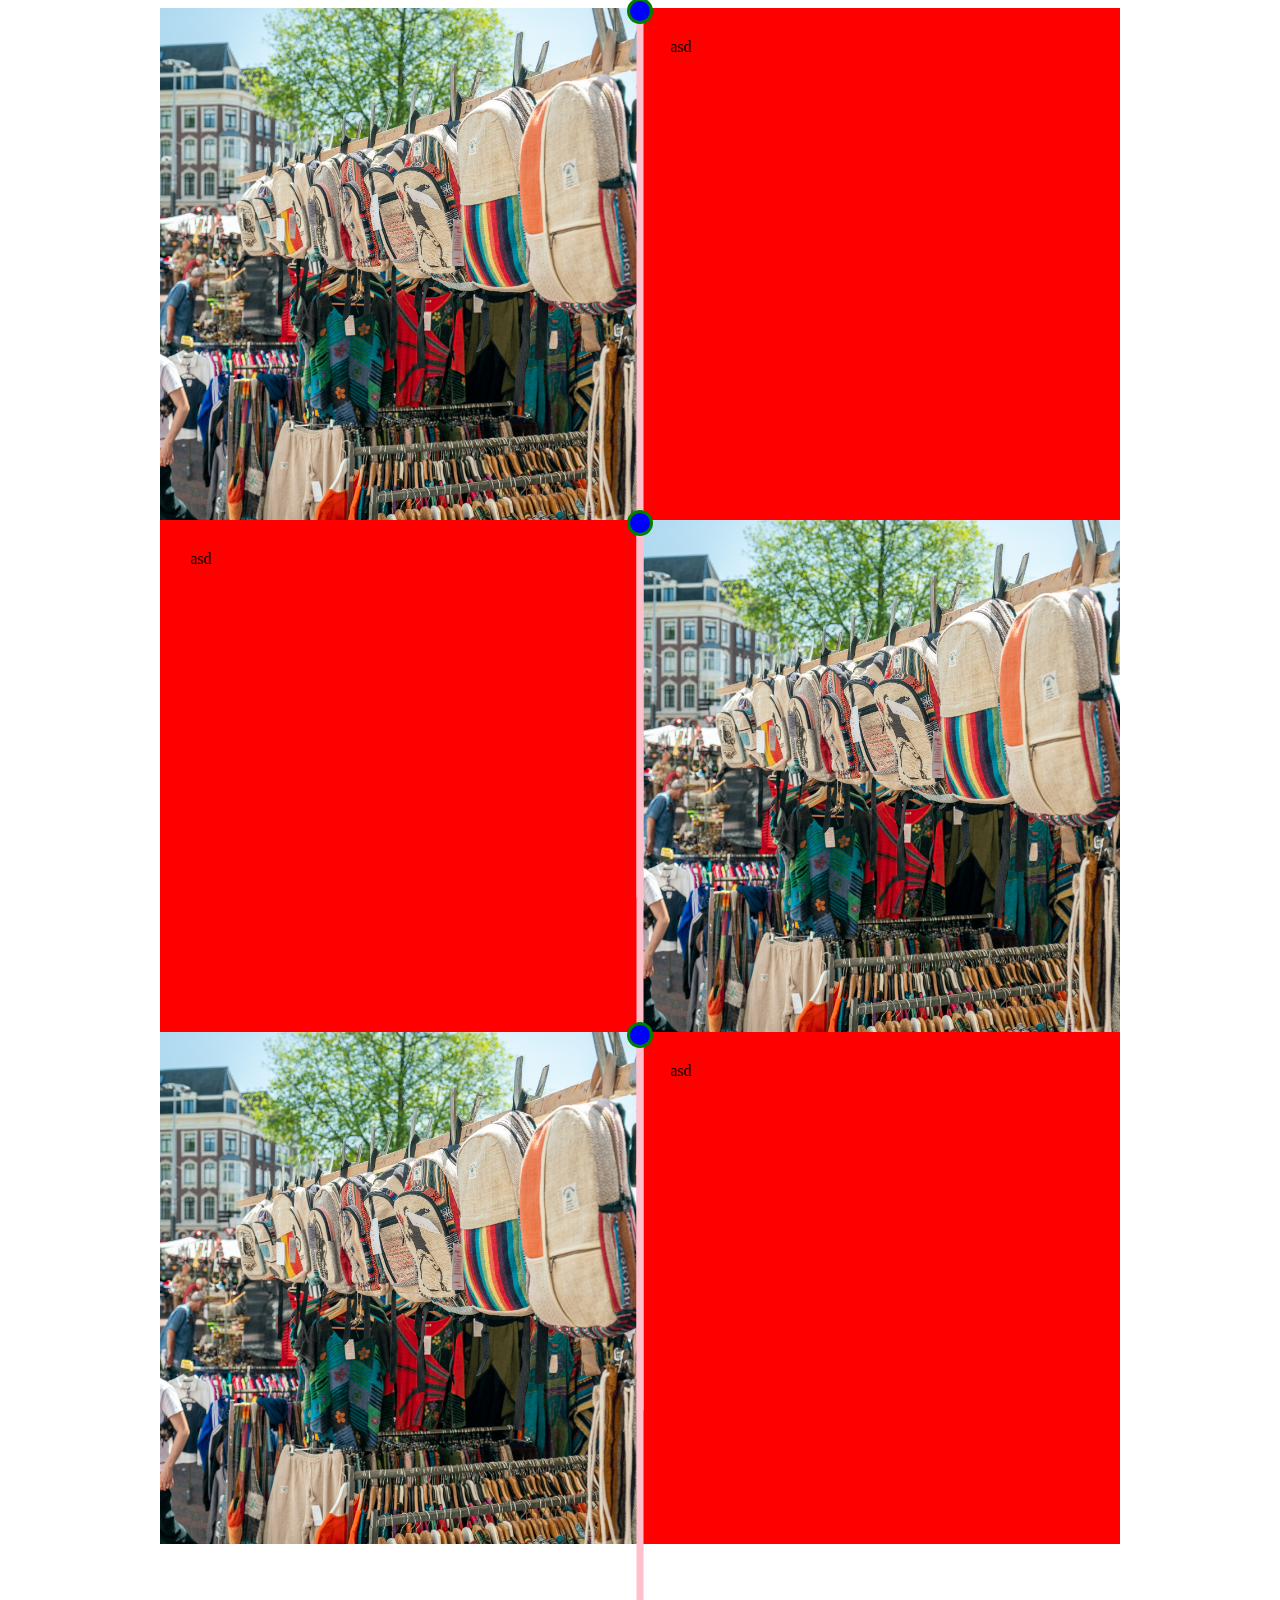
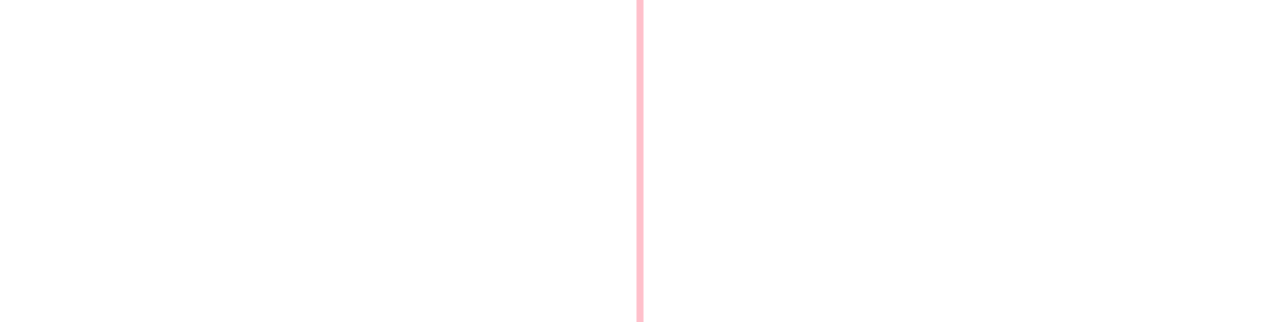
==== page-one.html @ f08b3021 "begin alle pagina's" ====
<!DOCTYPE html>
<html lang="nl">
<head>
    <meta charset="UTF-8">
    <meta name="viewport" content="width=device-width, initial-scale=1.0, minimum-scale=1.0, maximum-scale=1.0, user-scalable=no">
    <title>Explore Waterloo</title>
    <link rel="stylesheet" href="stylesheet.css">
    <style>
    .container {
  max-width: 960px; /* Set the maximum width of the container */
  margin: 0 auto; /* Center the container horizontally */
  overflow: hidden; /* Clear the float */

}

.column {

    background: red;
  width: 50%; 
  float: left; 
  /*padding: 20px; */
  box-sizing: border-box; 
}
.timeline-text, .timeline-image{
   height: 40vw;
      width: auto;


}
.timeline-image{
  background-size: cover;
   
background-position: center;


}
.text-box{

    padding: 30px;
}

.dot{
transform: translate(-13px,-10px);
background: blue;
width: 20px;
height: 20px;
position: absolute;

border-radius: 100%;

border: 3px solid  green;
}


.line{
transform: translate(-3.5px,-10px);
background: pink;
width: 7px;
height: 100%;
position: absolute;


}
    </style>


</head>
<body>
<div class="container">
  <div class="column">
    <div class="timeline-image" style="background-image: url('opmaak/afb/opvul-afb/opvul-afb.jpg')"></div>
  </div>
 <div class="column">




<div class="line"></div>
<div class="dot"></div>


    <div class="timeline-text">
            <div class="text-box">asd</div>
   
</div>
  </div>
 
 <div class="column">

       <div class="timeline-text">
            <div class="text-box">asd</div>
   
</div>
  </div>

   <div class="column">



<div class="line"></div>
<div class="dot"></div>


    
    <div class="timeline-image" style="background-image: url('opmaak/afb/opvul-afb/opvul-afb.jpg')"></div>
  </div>


 <div class="column">
   
    <div class="timeline-image" style="background-image: url('opmaak/afb/opvul-afb/opvul-afb.jpg')"></div>
  </div>
  <div class="column">



<div class="line"></div>
<div class="dot"></div>


        <div class="timeline-text">
                <div class="text-box">asd</div>
   
</div>
  </div>
</div>
</body>
---- stylesheet.css ----
@media (max-width: 375px) {

}

img {
    max-width: 100%;
    height: auto;
}
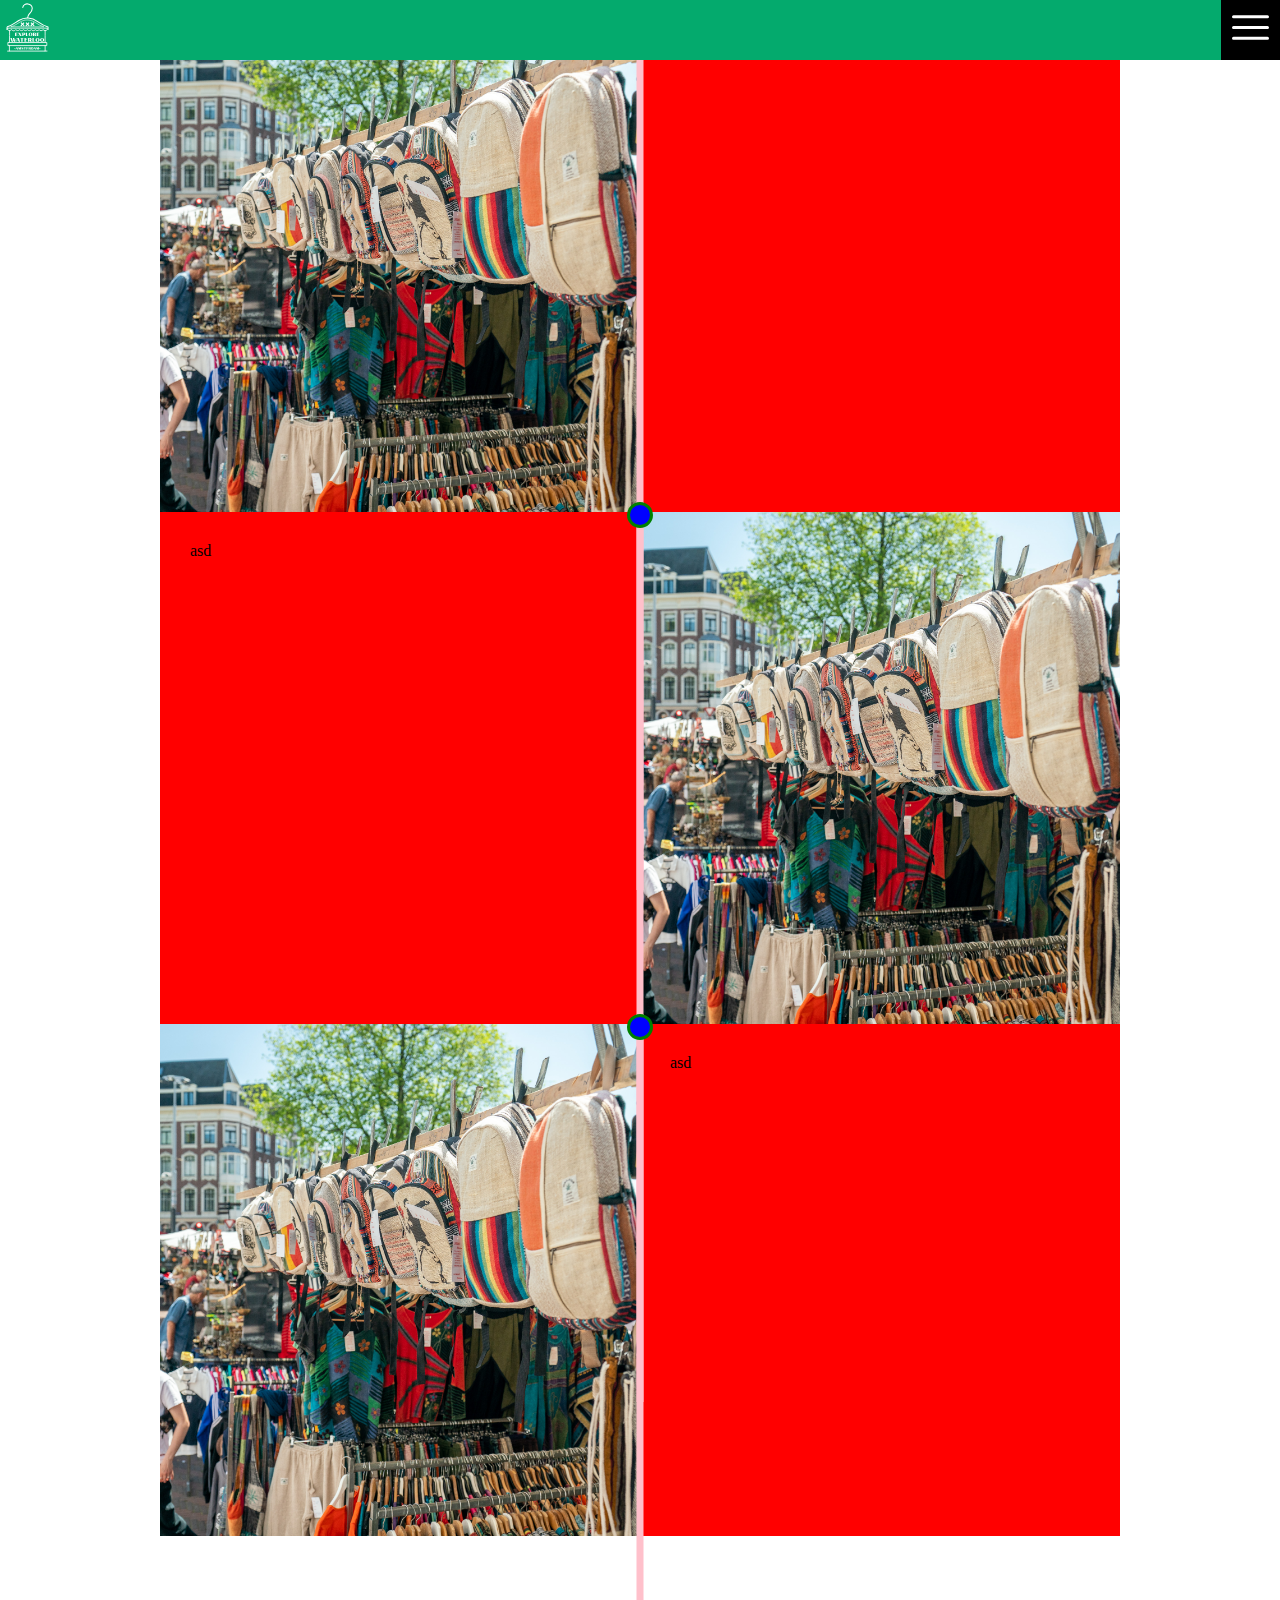
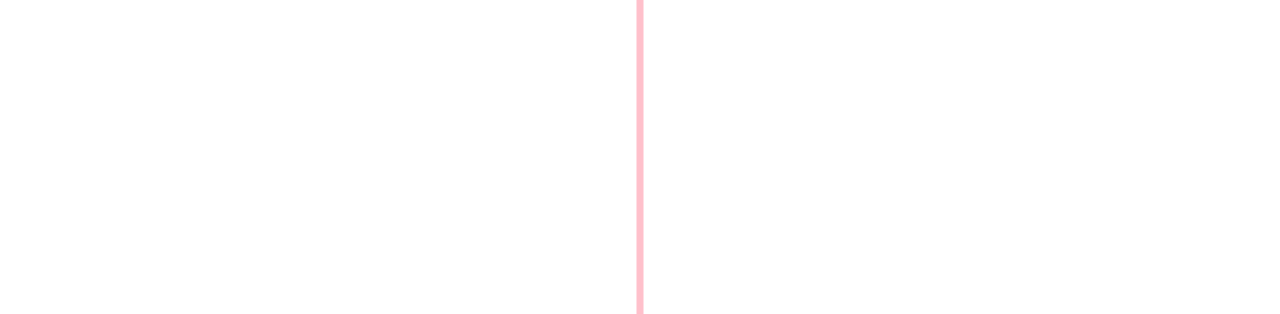
==== commit 6edf6719: "working menu" ====
--- a/page-one.html
+++ b/page-one.html
@@ -5,67 +5,30 @@
     <meta name="viewport" content="width=device-width, initial-scale=1.0, minimum-scale=1.0, maximum-scale=1.0, user-scalable=no">
     <title>Explore Waterloo</title>
     <link rel="stylesheet" href="stylesheet.css">
-    <style>
-    .container {
-  max-width: 960px; /* Set the maximum width of the container */
-  margin: 0 auto; /* Center the container horizontally */
-  overflow: hidden; /* Clear the float */
-
-}
-
-.column {
-
-    background: red;
-  width: 50%; 
-  float: left; 
-  /*padding: 20px; */
-  box-sizing: border-box; 
-}
-.timeline-text, .timeline-image{
-   height: 40vw;
-      width: auto;
-
-
-}
-.timeline-image{
-  background-size: cover;
-   
-background-position: center;
-
-
-}
-.text-box{
-
-    padding: 30px;
-}
-
-.dot{
-transform: translate(-13px,-10px);
-background: blue;
-width: 20px;
-height: 20px;
-position: absolute;
-
-border-radius: 100%;
-
-border: 3px solid  green;
-}
-
-
-.line{
-transform: translate(-3.5px,-10px);
-background: pink;
-width: 7px;
-height: 100%;
-position: absolute;
-
-
-}
-    </style>
-
-
 </head>
 <body>
+
+    <!-- Top Navigation Menu Start-->
+<div class="topnav">
+    <div class="bar">
+  
+  <img height="55" width="55" src="opmaak/logo/def/logo-def-wit.svg"/>
+  
+  
+  
+  </div>
+    <div id="myLinks">
+      <a href="page-two.html">Map</a>
+      <a href="index.html">Home</a>
+    </div>
+    <a href="javascript:void(0);" class="icon" onclick="menuToggle()">
+      <svg width="37" height="41" xmlns="http://www.w3.org/2000/svg" viewBox="0 0 18 12">
+    <path d="M.75.75h16.5M.75,6h16.5M.75,11.25h16.5" style="fill: none; stroke: #fff; stroke-linecap: round; stroke-linejoin: round; stroke-width: 1.5px;"/>
+  </svg>
+    </a>
+  </div>
+  
+  <!-- Top Navigation Menu End-->
 <div class="container">
   <div class="column">
     <div class="timeline-image" style="background-image: url('opmaak/afb/opvul-afb/opvul-afb.jpg')"></div>
@@ -124,4 +87,8 @@
 </div>
   </div>
 </div>
-</body>+
+
+<script src="script.js"></script>
+</body>
+</html>--- a/stylesheet.css
+++ b/stylesheet.css
@@ -1,9 +1,216 @@
-@media (max-width: 375px) {
-
-}
-
-img {
-    max-width: 100%;
-    height: auto;
-}
-
+.container {
+    max-width: 960px; /* Set the maximum width of the container */
+    margin: 0 auto; /* Center the container horizontally */
+    overflow: hidden; /* Clear the float */
+  
+  }
+  
+  .column {
+  
+      background: red;
+    width: 50%; 
+    float: left; 
+    /*padding: 20px; */
+    box-sizing: border-box; 
+  }
+  .timeline-text, .timeline-image{
+     height: 40vw;
+        width: auto;
+  
+  
+  }
+  .timeline-image{
+    background-size: cover;
+     
+  background-position: center;
+  
+  
+  }
+  .text-box{
+  
+      padding: 30px;
+  }
+  
+  .dot{
+  transform: translate(-13px,-10px);
+  background: blue;
+  width: 20px;
+  height: 20px;
+  position: absolute;
+  
+  border-radius: 100%;
+  
+  border: 3px solid  green;
+  }
+  
+  
+  .line{
+  transform: translate(-3.5px,-10px);
+  background: pink;
+  width: 7px;
+  height: 100%;
+  position: absolute;
+  
+  
+  }
+
+  body{
+    margin:0;
+    padding:0;
+}
+
+
+/* navbar */
+.topnav {
+position: fixed;
+width: 100%;
+overflow: hidden;
+background-color: #333;
+z-index:9999;
+/*position: relative;*/
+
+}
+
+.topnav #myLinks {
+display: none;
+}
+
+.topnav a, .topnav .bar  {
+color: white;
+text-decoration: none;
+font-size: 17px;
+display: block;
+
+}
+
+.topnav a{
+
+padding: 14px 16px;
+
+}
+.topnav a.icon {
+background: black;
+display: block;
+position: absolute;
+right: 0;
+top: 0;
+padding: 7px 11px;
+}
+
+.topnav a:hover {
+background-color: #ddd;
+color: black;
+}
+
+.bar {
+background-color: #04AA6D;
+color: white;
+}
+.bar:hover {
+background-color: #04AA6D;
+
+}
+
+
+
+
+
+.menu-offset-container{
+padding-top: 80px;
+}
+
+
+
+
+
+
+
+
+.map-container{
+margin:  0 auto;
+width:375px;
+height: 1770px;
+}
+.map-dot{
+    cursor:pointer;
+    background: red;
+    position: absolute;
+    height: 20px;
+    width: 20px;
+    border-radius: 100%;
+    border: 3px solid  green;
+}
+.map-text{
+   border-top: solid 7px green;
+   border-left: solid 3px green;
+    pointer-events: none;
+    background: pink;
+    position: absolute;
+    height: 200px;
+    width: 200px;
+    transition: opacity ease-in-out 0.3s;
+    opacity: 0;
+}
+.map-shown{
+   opacity: 1;
+}
+.map-text h3{
+   border-bottom: solid 3px green;
+   background: red;
+   margin: 0;
+   padding: 10px;
+   display: inline-block;
+}
+
+body{
+    margin: 0;
+    padding: 0;
+    }
+    .header-image{
+    
+    background-image: url('opmaak/afb/opvul-afb/opvul-afb.jpg');
+     background-size: cover;
+       
+    background-position: center;
+    height: 70vh;
+     }
+    
+     .article{
+    
+     max-width: 960px;
+      margin: 0 auto;
+    
+    
+    
+    transform: translate(0px,-78px);
+     }
+    
+    
+     .article-text {
+    border-top:5px solid blue;
+    border-left:3px solid blue;
+    margin:0 30px;
+        background: #afafaf;
+    
+    /*padding:40px 30px;*/
+    }
+    
+     .article-text  h1{
+    padding: 20px;
+    margin:0;
+    background: pink;
+    display: inline-block;
+    border-bottom: 3px solid blue;
+    
+     }
+    
+    
+    
+    
+     .article-text  p{
+    
+    margin:0;
+    padding: 20px;
+    
+    
+     }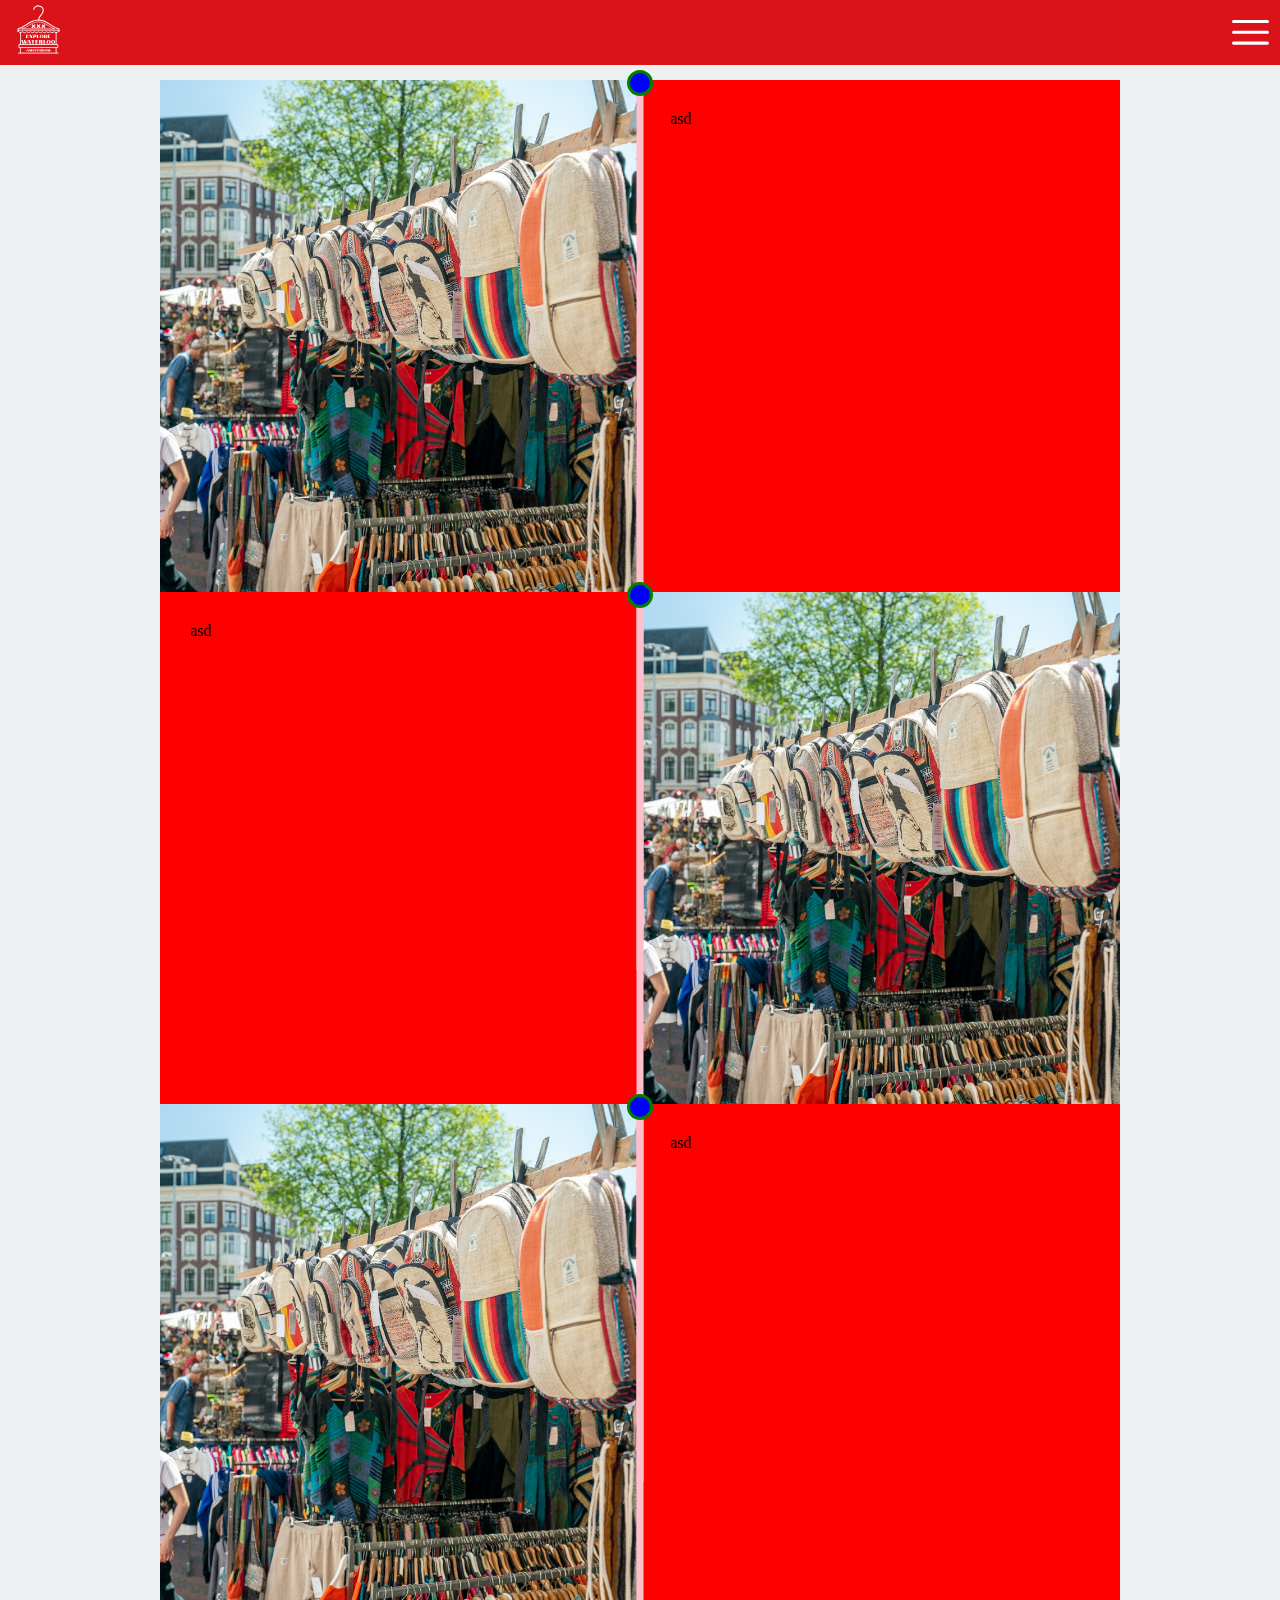
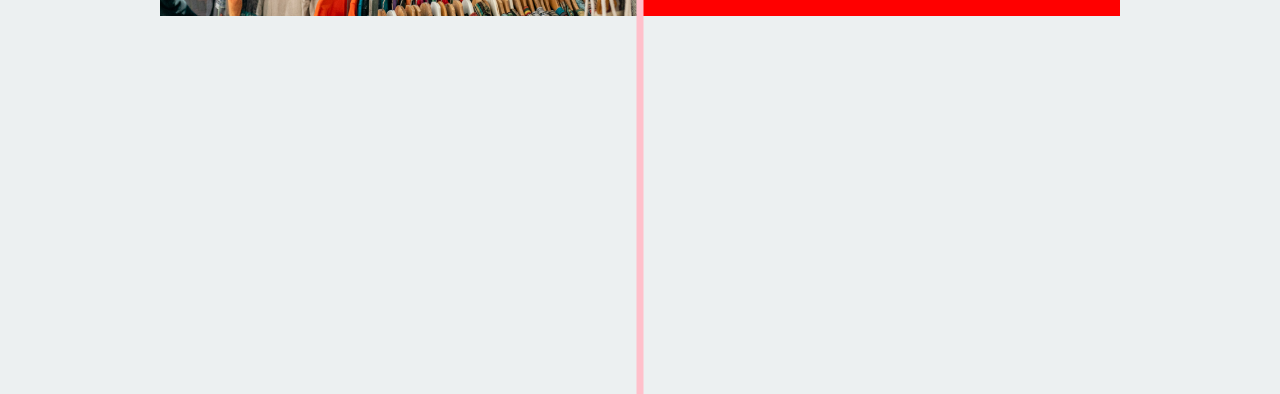
==== commit 709aaa09: "v1" ====
--- a/page-one.html
+++ b/page-one.html
@@ -1,94 +1,60 @@
 <!DOCTYPE html>
 <html lang="nl">
-<head>
-    <meta charset="UTF-8">
-    <meta name="viewport" content="width=device-width, initial-scale=1.0, minimum-scale=1.0, maximum-scale=1.0, user-scalable=no">
-    <title>Explore Waterloo</title>
-    <link rel="stylesheet" href="stylesheet.css">
-</head>
-<body>
-
-    <!-- Top Navigation Menu Start-->
-<div class="topnav">
-    <div class="bar">
-  
-  <img height="55" width="55" src="opmaak/logo/def/logo-def-wit.svg"/>
-  
-  
-  
-  </div>
-    <div id="myLinks">
-      <a href="page-two.html">Map</a>
-      <a href="index.html">Home</a>
-    </div>
-    <a href="javascript:void(0);" class="icon" onclick="menuToggle()">
-      <svg width="37" height="41" xmlns="http://www.w3.org/2000/svg" viewBox="0 0 18 12">
-    <path d="M.75.75h16.5M.75,6h16.5M.75,11.25h16.5" style="fill: none; stroke: #fff; stroke-linecap: round; stroke-linejoin: round; stroke-width: 1.5px;"/>
-  </svg>
-    </a>
-  </div>
-  
-  <!-- Top Navigation Menu End-->
-<div class="container">
-  <div class="column">
-    <div class="timeline-image" style="background-image: url('opmaak/afb/opvul-afb/opvul-afb.jpg')"></div>
-  </div>
- <div class="column">
-
-
-
-
-<div class="line"></div>
-<div class="dot"></div>
-
-
-    <div class="timeline-text">
-            <div class="text-box">asd</div>
-   
-</div>
-  </div>
- 
- <div class="column">
-
-       <div class="timeline-text">
-            <div class="text-box">asd</div>
-   
-</div>
-  </div>
-
-   <div class="column">
-
-
-
-<div class="line"></div>
-<div class="dot"></div>
-
-
-    
-    <div class="timeline-image" style="background-image: url('opmaak/afb/opvul-afb/opvul-afb.jpg')"></div>
-  </div>
-
-
- <div class="column">
-   
-    <div class="timeline-image" style="background-image: url('opmaak/afb/opvul-afb/opvul-afb.jpg')"></div>
-  </div>
-  <div class="column">
-
-
-
-<div class="line"></div>
-<div class="dot"></div>
-
-
-        <div class="timeline-text">
-                <div class="text-box">asd</div>
-   
-</div>
-  </div>
-</div>
-
-
-<script src="script.js"></script>
-</body>
-</html>+    <head>
+        <meta charset="UTF-8">
+        <meta name="viewport" content="width=device-width, initial-scale=1.0, minimum-scale=1.0, maximum-scale=1.0, user-scalable=no">
+        <title>Explore Waterloo</title>
+        <link rel="stylesheet" href="stylesheet.css">
+    </head>
+    <body>
+        <!-- Top Navigation Menu Start-->
+        <div class="topnav">
+            <div class="bar">
+                <img height="55" width="55" src="opmaak/logo/def/logo-def-wit.svg"/>
+            </div>
+            <div id="myLinks">
+                <a href="page-two.html">Map</a>
+                <a href="index.html">Home</a>
+            </div>
+            <div class="icon" onclick="menuToggle()">
+                <svg width="37" xmlns="http://www.w3.org/2000/svg" viewBox="0 0 18 12"><path d="M.75.75h16.5M.75,6h16.5M.75,11.25h16.5" style="fill: none; stroke: #fff; stroke-linecap: round; stroke-linejoin: round; stroke-width: 1.5px;"/></svg>
+            </div>
+        </div>
+        <!-- Top Navigation Menu End-->
+        <div class="menu-offset-container">
+            <div class="container">
+                <div class="column">
+                    <div class="timeline-image" style="background-image: url('opmaak/afb/opvul-afb/opvul-afb.jpg')"></div>
+                </div>
+                <div class="column">
+                    <div class="line"></div>
+                    <div class="dot"></div>
+                    <div class="timeline-text">
+                        <div class="text-box">asd</div>
+                    </div>
+                </div>
+                <div class="column">
+                    <div class="timeline-text">
+                        <div class="text-box">asd</div>
+                    </div>
+                </div>
+                <div class="column">
+                    <div class="line"></div>
+                    <div class="dot"></div>
+                    <div class="timeline-image" style="background-image: url('opmaak/afb/opvul-afb/opvul-afb.jpg')"></div>
+                </div>
+                <div class="column">
+                    <div class="timeline-image" style="background-image: url('opmaak/afb/opvul-afb/opvul-afb.jpg')"></div>
+                </div>
+                <div class="column">
+                    <div class="line"></div>
+                    <div class="dot"></div>
+                    <div class="timeline-text">
+                        <div class="text-box">asd</div>
+                    </div>
+                </div>
+            </div>
+        </div>
+        <script src="script.js"></script>
+    </body>
+</html>
--- a/stylesheet.css
+++ b/stylesheet.css
@@ -1,216 +1,161 @@
+body {
+    background-color: #ecf0f1;
+  }
 .container {
-    max-width: 960px; /* Set the maximum width of the container */
-    margin: 0 auto; /* Center the container horizontally */
-    overflow: hidden; /* Clear the float */
-  
+    max-width: 960px;
+    margin: 0 auto;
+    overflow: hidden;
   }
-  
   .column {
-  
-      background: red;
-    width: 50%; 
-    float: left; 
-    /*padding: 20px; */
-    box-sizing: border-box; 
+    background: red;
+    width: 50%;
+    float: left;
+    box-sizing: border-box;
   }
   .timeline-text, .timeline-image{
-     height: 40vw;
-        width: auto;
-  
-  
+    height: 40vw;
+    width: auto;
   }
   .timeline-image{
     background-size: cover;
-     
-  background-position: center;
-  
-  
+    background-position: center;
   }
   .text-box{
-  
-      padding: 30px;
+    padding: 30px;
   }
-  
   .dot{
-  transform: translate(-13px,-10px);
-  background: blue;
-  width: 20px;
-  height: 20px;
-  position: absolute;
-  
-  border-radius: 100%;
-  
-  border: 3px solid  green;
+    transform: translate(-13px,-10px);
+    background: blue;
+    width: 20px;
+    height: 20px;
+    position: absolute;
+    border-radius: 100%;
+    border: 3px solid green;
   }
-  
-  
   .line{
-  transform: translate(-3.5px,-10px);
-  background: pink;
-  width: 7px;
-  height: 100%;
-  position: absolute;
-  
-  
+    transform: translate(-3.5px,-10px);
+    background: pink;
+    width: 7px;
+    height: 100%;
+    position: absolute;
   }
-
   body{
     margin:0;
     padding:0;
-}
-
-
-/* navbar */
-.topnav {
-position: fixed;
-width: 100%;
-overflow: hidden;
-background-color: #333;
-z-index:9999;
-/*position: relative;*/
-
-}
-
-.topnav #myLinks {
-display: none;
-}
-
-.topnav a, .topnav .bar  {
-color: white;
-text-decoration: none;
-font-size: 17px;
-display: block;
-
-}
-
-.topnav a{
-
-padding: 14px 16px;
-
-}
-.topnav a.icon {
-background: black;
-display: block;
-position: absolute;
-right: 0;
-top: 0;
-padding: 7px 11px;
-}
-
-.topnav a:hover {
-background-color: #ddd;
-color: black;
-}
-
-.bar {
-background-color: #04AA6D;
-color: white;
-}
-.bar:hover {
-background-color: #04AA6D;
-
-}
-
-
-
-
-
-.menu-offset-container{
-padding-top: 80px;
-}
-
-
-
-
-
-
-
-
-.map-container{
-margin:  0 auto;
-width:375px;
-height: 1770px;
-}
-.map-dot{
+  }
+  /* navbar */
+  .topnav {
+    position: fixed;
+    width: 100%;
+    overflow: hidden;
+    background-color: #da1219;
+    z-index:2;
+  }
+  .topnav #myLinks {
+    display: none;
+  }
+  .topnav a, .topnav .bar {
+    color: white;
+    text-decoration: none;
+    font-size: 17px;
+    display: block;
+  }
+  .topnav a{
+    padding: 14px 16px;
+  }
+  .topnav .icon {
+    height: 65px;
+    cursor: pointer;
+    background: #da1219;
+    display: block;
+    position: absolute;
+    right: 0;
+    top: 0;
+  }
+  .bar img {
+    padding: 2px 11px;
+  }
+  .icon svg {
+    padding: 20px 11px;
+  }
+  .topnav a:hover,  .topnav .icon:hover {
+    background-color: #870b14;
+    color: black;
+  }
+  .bar {
+    background-color: #da12194;
+    color: white;
+    height: 65px;
+  }
+  .bar:hover {
+    background-color: #da1219;
+  }
+  .menu-offset-container{
+    padding-top: 80px;
+  }
+  .map-container{
+    margin: 0 auto;
+    width:375px;
+    height: 1770px;
+  }
+  .map-dot{
     cursor:pointer;
     background: red;
     position: absolute;
     height: 20px;
     width: 20px;
     border-radius: 100%;
-    border: 3px solid  green;
-}
-.map-text{
-   border-top: solid 7px green;
-   border-left: solid 3px green;
+    border: 4px solid #870b14;
+  }
+  .map-text{
+    border-top: solid 4px #870b14;
+    border-left: solid 4px #870b14;
     pointer-events: none;
-    background: pink;
+    background: white;
     position: absolute;
     height: 200px;
     width: 200px;
     transition: opacity ease-in-out 0.3s;
     opacity: 0;
-}
-.map-shown{
-   opacity: 1;
-}
-.map-text h3{
-   border-bottom: solid 3px green;
-   background: red;
-   margin: 0;
-   padding: 10px;
-   display: inline-block;
-}
-
-body{
+  }
+  .map-shown{
+    opacity: 1;
+  }
+  .map-text h3{
+    border-bottom: solid 3px #870b14;
+    margin: 0;
+    padding: 10px;
+    display: inline-block;
+  }
+  body{
     margin: 0;
     padding: 0;
-    }
-    .header-image{
-    
+  }
+  .header-image{
     background-image: url('opmaak/afb/opvul-afb/opvul-afb.jpg');
-     background-size: cover;
-       
+    background-size: cover;
     background-position: center;
     height: 70vh;
-     }
-    
-     .article{
-    
-     max-width: 960px;
-      margin: 0 auto;
-    
-    
-    
+  }
+  .article{
+    max-width: 960px;
+    margin: 0 auto;
     transform: translate(0px,-78px);
-     }
-    
-    
-     .article-text {
-    border-top:5px solid blue;
-    border-left:3px solid blue;
+  }
+  .article-text {
+    border-top:5px solid #870b14;
+    border-left:3px solid #870b14;
     margin:0 30px;
-        background: #afafaf;
-    
-    /*padding:40px 30px;*/
-    }
-    
-     .article-text  h1{
+    background: white;
+  }
+  .article-text h1{
     padding: 20px;
     margin:0;
-    background: pink;
     display: inline-block;
-    border-bottom: 3px solid blue;
-    
-     }
-    
-    
-    
-    
-     .article-text  p{
-    
+    border-bottom: 3px solid #870b14;
+  }
+  .article-text p{
     margin:0;
     padding: 20px;
-    
-    
-     }+  }
+  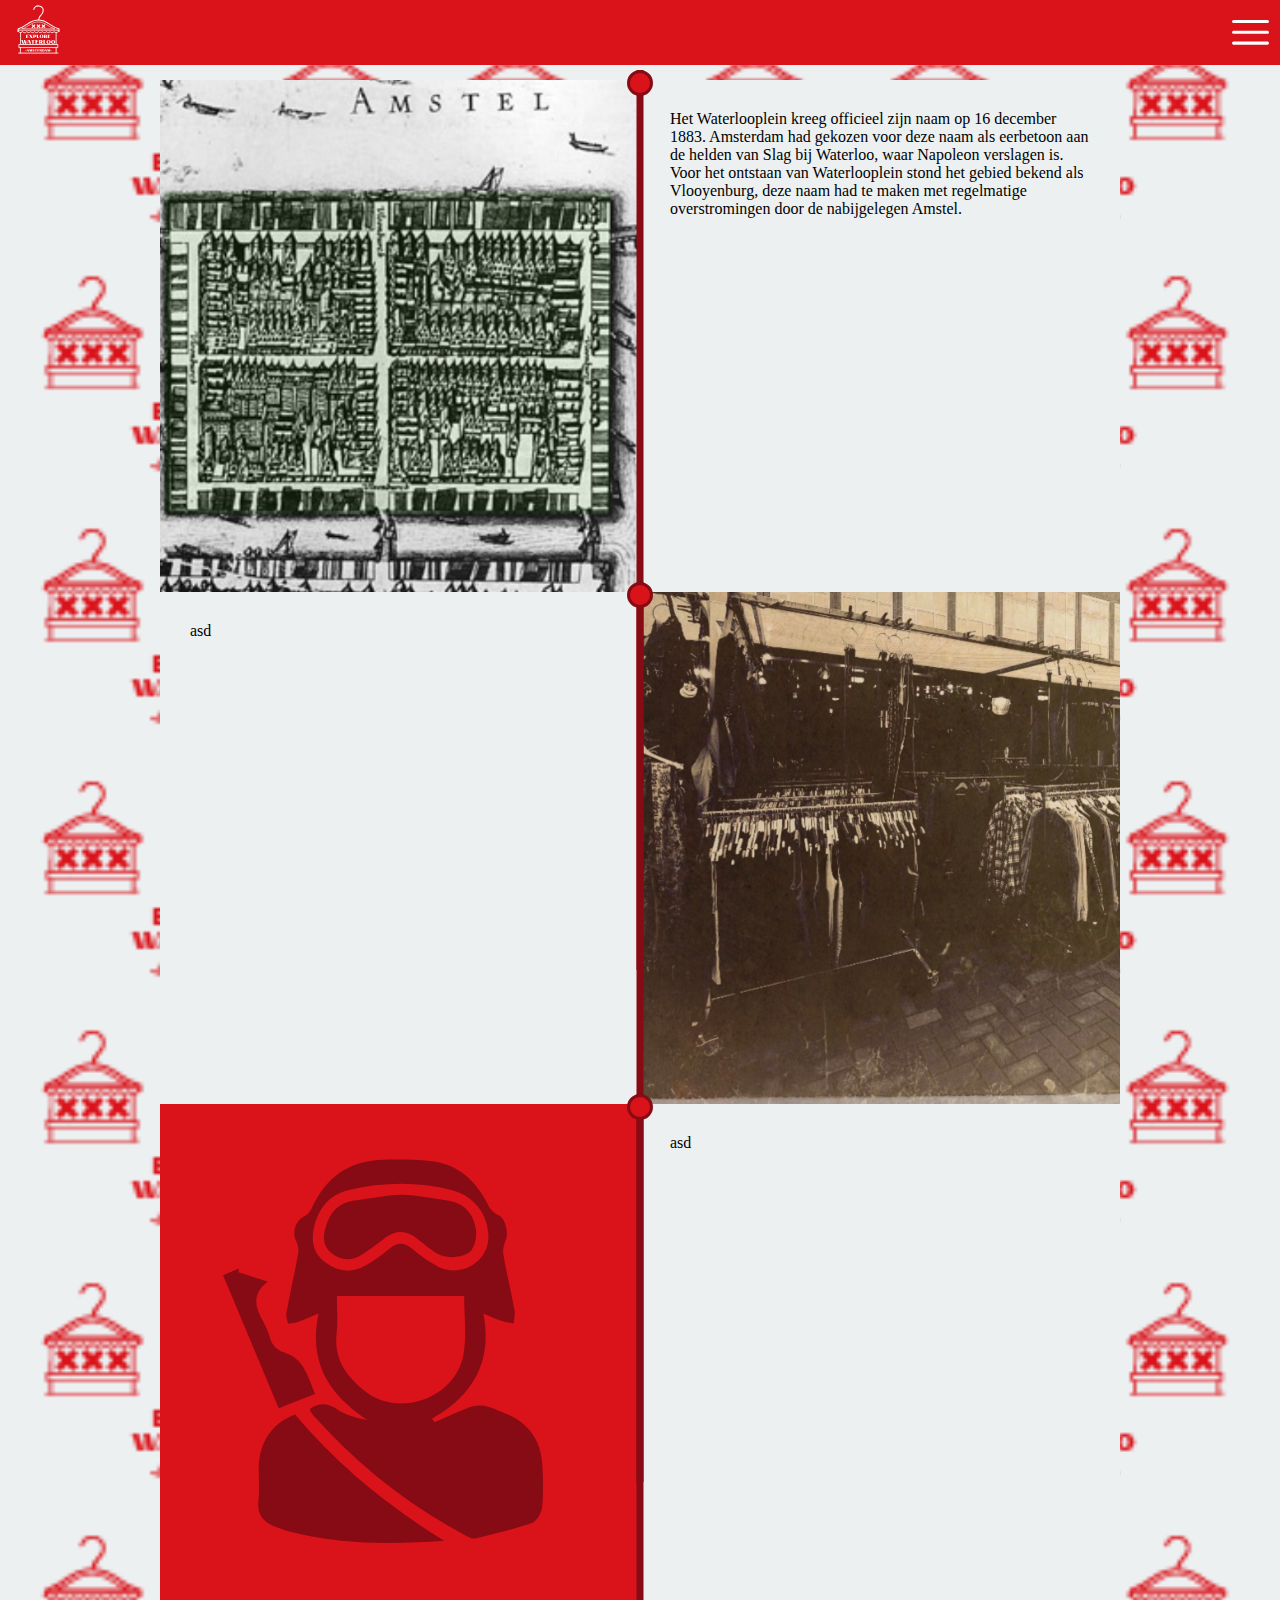
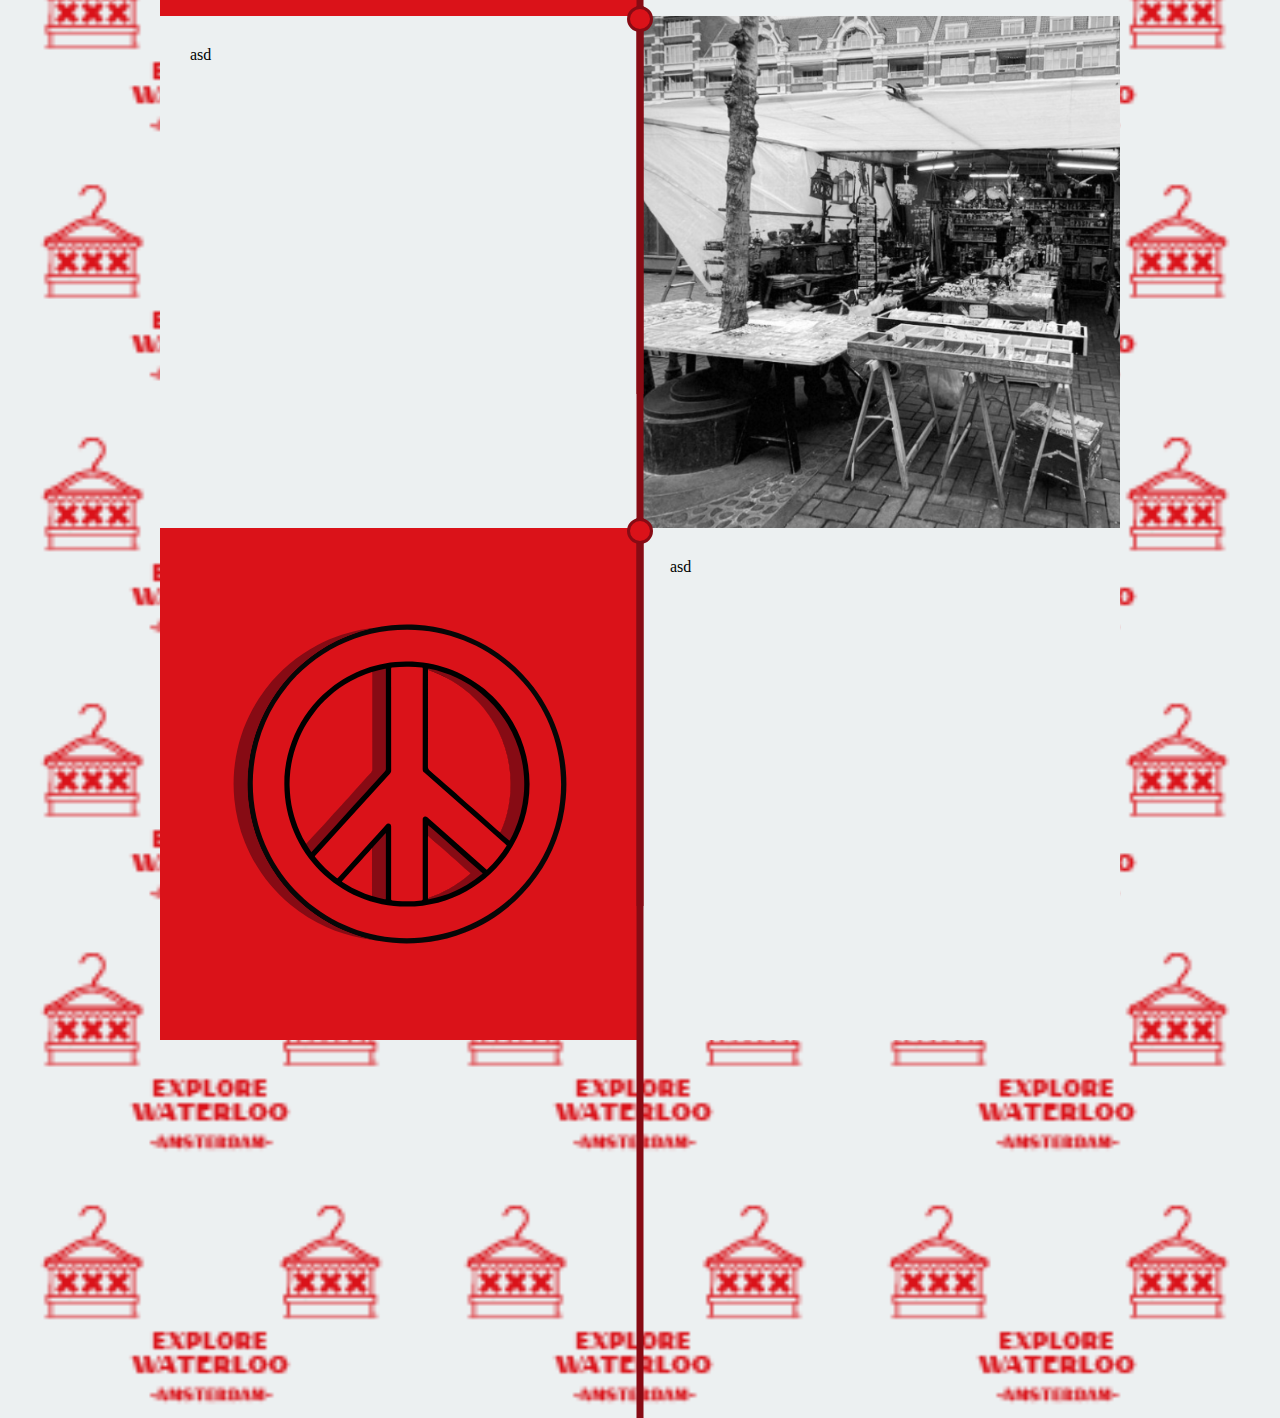
==== commit 0f551735: "v2" ====
--- a/page-one.html
+++ b/page-one.html
@@ -1,4 +1,3 @@
-<!DOCTYPE html>
 <html lang="nl">
     <head>
         <meta charset="UTF-8">
@@ -10,48 +9,79 @@
         <!-- Top Navigation Menu Start-->
         <div class="topnav">
             <div class="bar">
-                <img height="55" width="55" src="opmaak/logo/def/logo-def-wit.svg"/>
+                <img height="55" width="55" src="opmaak/logo/def/logo-def-wit.svg">
             </div>
             <div id="myLinks">
+                <a href="index.html">Home</a>
                 <a href="page-two.html">Map</a>
-                <a href="index.html">Home</a>
+                <a href="page-one.html">timeline</a>
             </div>
             <div class="icon" onclick="menuToggle()">
-                <svg width="37" xmlns="http://www.w3.org/2000/svg" viewBox="0 0 18 12"><path d="M.75.75h16.5M.75,6h16.5M.75,11.25h16.5" style="fill: none; stroke: #fff; stroke-linecap: round; stroke-linejoin: round; stroke-width: 1.5px;"/></svg>
+                <svg width="37" xmlns="http://www.w3.org/2000/svg" viewBox="0 0 18 12">
+                    <path d="M.75.75h16.5M.75,6h16.5M.75,11.25h16.5" style="fill: none; stroke: #fff; stroke-linecap: round; stroke-linejoin: round; stroke-width: 1.5px;"></path>
+                </svg>
             </div>
         </div>
         <!-- Top Navigation Menu End-->
         <div class="menu-offset-container">
-            <div class="container">
-                <div class="column">
-                    <div class="timeline-image" style="background-image: url('opmaak/afb/opvul-afb/opvul-afb.jpg')"></div>
-                </div>
-                <div class="column">
-                    <div class="line"></div>
-                    <div class="dot"></div>
-                    <div class="timeline-text">
-                        <div class="text-box">asd</div>
+        <div class="container">
+            <!-- 1883-->
+            <div class="column">
+                <div class="timeline-image" style="background-image: url('opmaak/afb/kaart-oud.png')"></div>
+            </div>
+            <div class="column">
+                <div class="line"></div>
+                <div class="dot"></div>
+                <div class="timeline-text">
+                    <div class="text-box">Het Waterlooplein kreeg officieel zijn naam op 16 december 1883. Amsterdam had gekozen voor deze naam als eerbetoon aan de helden van Slag bij Waterloo, waar Napoleon verslagen is. Voor het ontstaan van Waterlooplein stond het gebied bekend als Vlooyenburg, deze naam had te maken met regelmatige overstromingen door de nabijgelegen Amstel. 
                     </div>
                 </div>
-                <div class="column">
-                    <div class="timeline-text">
-                        <div class="text-box">asd</div>
-                    </div>
+            </div>
+            <!-- 1885-->
+            <div class="column">
+                <div class="timeline-text">
+                    <div class="text-box">asd</div>
                 </div>
-                <div class="column">
-                    <div class="line"></div>
-                    <div class="dot"></div>
-                    <div class="timeline-image" style="background-image: url('opmaak/afb/opvul-afb/opvul-afb.jpg')"></div>
+            </div>
+            <div class="column">
+                <div class="line"></div>
+                <div class="dot"></div>
+                <div class="timeline-image" style="background-image: url('opmaak/afb/waterloo-oud.jpeg')"></div>
+            </div>
+            <!-- 1940 - 1945-->
+            <div class="column">
+                <div class="timeline-image" style="background-image: url('opmaak/afb/soldaat.svg')"></div>
+            </div>
+            <div class="column">
+                <div class="line"></div>
+                <div class="dot"></div>
+                <div class="timeline-text">
+                    <div class="text-box">asd</div>
                 </div>
-                <div class="column">
-                    <div class="timeline-image" style="background-image: url('opmaak/afb/opvul-afb/opvul-afb.jpg')"></div>
+            </div>
+            <div class="column">
+                <div class="timeline-text">
+                    <div class="text-box">asd</div>
                 </div>
-                <div class="column">
-                    <div class="line"></div>
-                    <div class="dot"></div>
-                    <div class="timeline-text">
-                        <div class="text-box">asd</div>
-                    </div>
+            </div>
+            <!-- 1950-->
+            <div class="column">
+                <div class="line"></div>
+                <div class="dot"></div>
+                <div class="timeline-image" style="background-image: url('opmaak/afb/waterloo1950.png')"></div>
+            </div>
+
+            <!-- 1960-1970-->
+            <div class="column">
+                <div class="timeline-image" style="background-image: url('opmaak/afb/hippie.svg')"></div>
+            </div>
+
+        
+            <div class="column">
+                <div class="line"></div>
+                <div class="dot"></div>
+                <div class="timeline-text">
+                    <div class="text-box">asd</div>
                 </div>
             </div>
         </div>
--- a/stylesheet.css
+++ b/stylesheet.css
@@ -1,13 +1,18 @@
 body {
-    background-color: #ecf0f1;
-  }
+    margin: 0;
+    padding: 0;
+    background-image: url(opmaak/achtergrond.png); /* Added semicolon here */
+    background-size: cover;
+    background-repeat: repeat-y;
+    height: 100vh;
+}
 .container {
     max-width: 960px;
     margin: 0 auto;
     overflow: hidden;
   }
   .column {
-    background: red;
+    background: #ecf0f1;
     width: 50%;
     float: left;
     box-sizing: border-box;
@@ -25,16 +30,16 @@
   }
   .dot{
     transform: translate(-13px,-10px);
-    background: blue;
+    background:#da1219;
     width: 20px;
     height: 20px;
     position: absolute;
     border-radius: 100%;
-    border: 3px solid green;
+    border: 3px solid #870b14;
   }
   .line{
     transform: translate(-3.5px,-10px);
-    background: pink;
+    background: #870b14;
     width: 7px;
     height: 100%;
     position: absolute;
@@ -83,7 +88,7 @@
     color: black;
   }
   .bar {
-    background-color: #da12194;
+    background-color:#da1219;
     color: white;
     height: 65px;
   }
@@ -131,8 +136,16 @@
     margin: 0;
     padding: 0;
   }
+
+  .header-image-2{
+    background-image: url(opmaak/afb/img/header-optie-2.jpeg);
+    background-size: cover;
+    background-position: center;
+    height: 40vh;
+}
+
   .header-image{
-    background-image: url('opmaak/afb/opvul-afb/opvul-afb.jpg');
+    background-image: url(opmaak/afb/img/header-optie-2.jpeg);
     background-size: cover;
     background-position: center;
     height: 70vh;
@@ -141,6 +154,7 @@
     max-width: 960px;
     margin: 0 auto;
     transform: translate(0px,-78px);
+    margin-bottom: 65px;
   }
   .article-text {
     border-top:5px solid #870b14;
@@ -148,7 +162,8 @@
     margin:0 30px;
     background: white;
   }
-  .article-text h1{
+
+  .article-text h2{
     padding: 20px;
     margin:0;
     display: inline-block;
@@ -158,4 +173,120 @@
     margin:0;
     padding: 20px;
   }
-  +  
+  body{
+    margin:0;
+    overflow-x:hidden;
+    }
+    
+    .footer{
+    background: #da1219;
+    padding:25px 0px;
+    font-family: 'Play', sans-serif;
+    text-align:center;
+    }
+    
+    .footer .row{
+    width:100%;
+    margin:1% 0%;
+    padding:0.6% 0%;
+    color:white;
+    font-size:0.8em;
+    }
+    
+    .footer .row a{
+    text-decoration:none;
+    color:rgb(255, 255, 255);
+    transition:0.5s;
+    }
+    
+    .footer .row a:hover{
+    color:#494949;
+    }
+    
+    .footer .row ul{
+    width:100%;
+    }
+    
+    @media (max-width:720px){
+    .footer{
+    text-align:center;
+    padding:5%;
+    }
+    .footer .row ul li{
+    display:block;
+    margin:10px 0px;
+    text-align:left;
+    }
+    .footer .row a i{
+    margin:0% 3%;
+    }
+    }
+
+    .knop {
+        display: inline-block;
+        padding: 10px 20px;
+        font-size: 16px;
+        text-align: center;
+        text-decoration: none;
+        cursor: pointer;
+        border-radius: 4px;
+        transition: background-color 0.3s;
+        position: absolute;
+        top: 105%;
+        left: 50%;
+        transform: translate(-50%, -50%);
+    }
+    
+    .knop {
+        color: #fff;
+        background-color: #da1219;
+        border: 5px solid #870b14;
+    }
+    
+    .knop:hover {
+        background-color: #870b14;
+    }
+
+   
+.afb-tekstvak{
+    background-image: url('opmaak/afb/img/ontdek-kramen.jpeg');
+    background-size: auto;
+    background-position: center;
+    height: 300px;
+    width: 100%;
+    border-radius: 10%;
+}
+
+.afb-tekstvak{
+    background-image: url('opmaak/afb/img/geschiedenis.jpeg');
+    background-size: cover;
+    background-position: center;
+    height: 300px;
+    width: 100%;
+    border-radius: 10%;
+}
+
+
+.header-image {
+    background-image: url(opmaak/afb/img/header-optie-2.jpeg);
+    background-size: cover;
+    background-position: center;
+    height: 70vh;
+    position: relative;
+    text-align: center; /* Center the child elements horizontally */
+}
+
+.header-image h1 {
+    position: absolute;
+    top: 50%; /* Adjust the top position as needed */
+    left: 50%;
+    transform: translate(-50%, -50%);
+    color: #fff;
+    background-color: #870b14;
+}
+
+
+
+
+
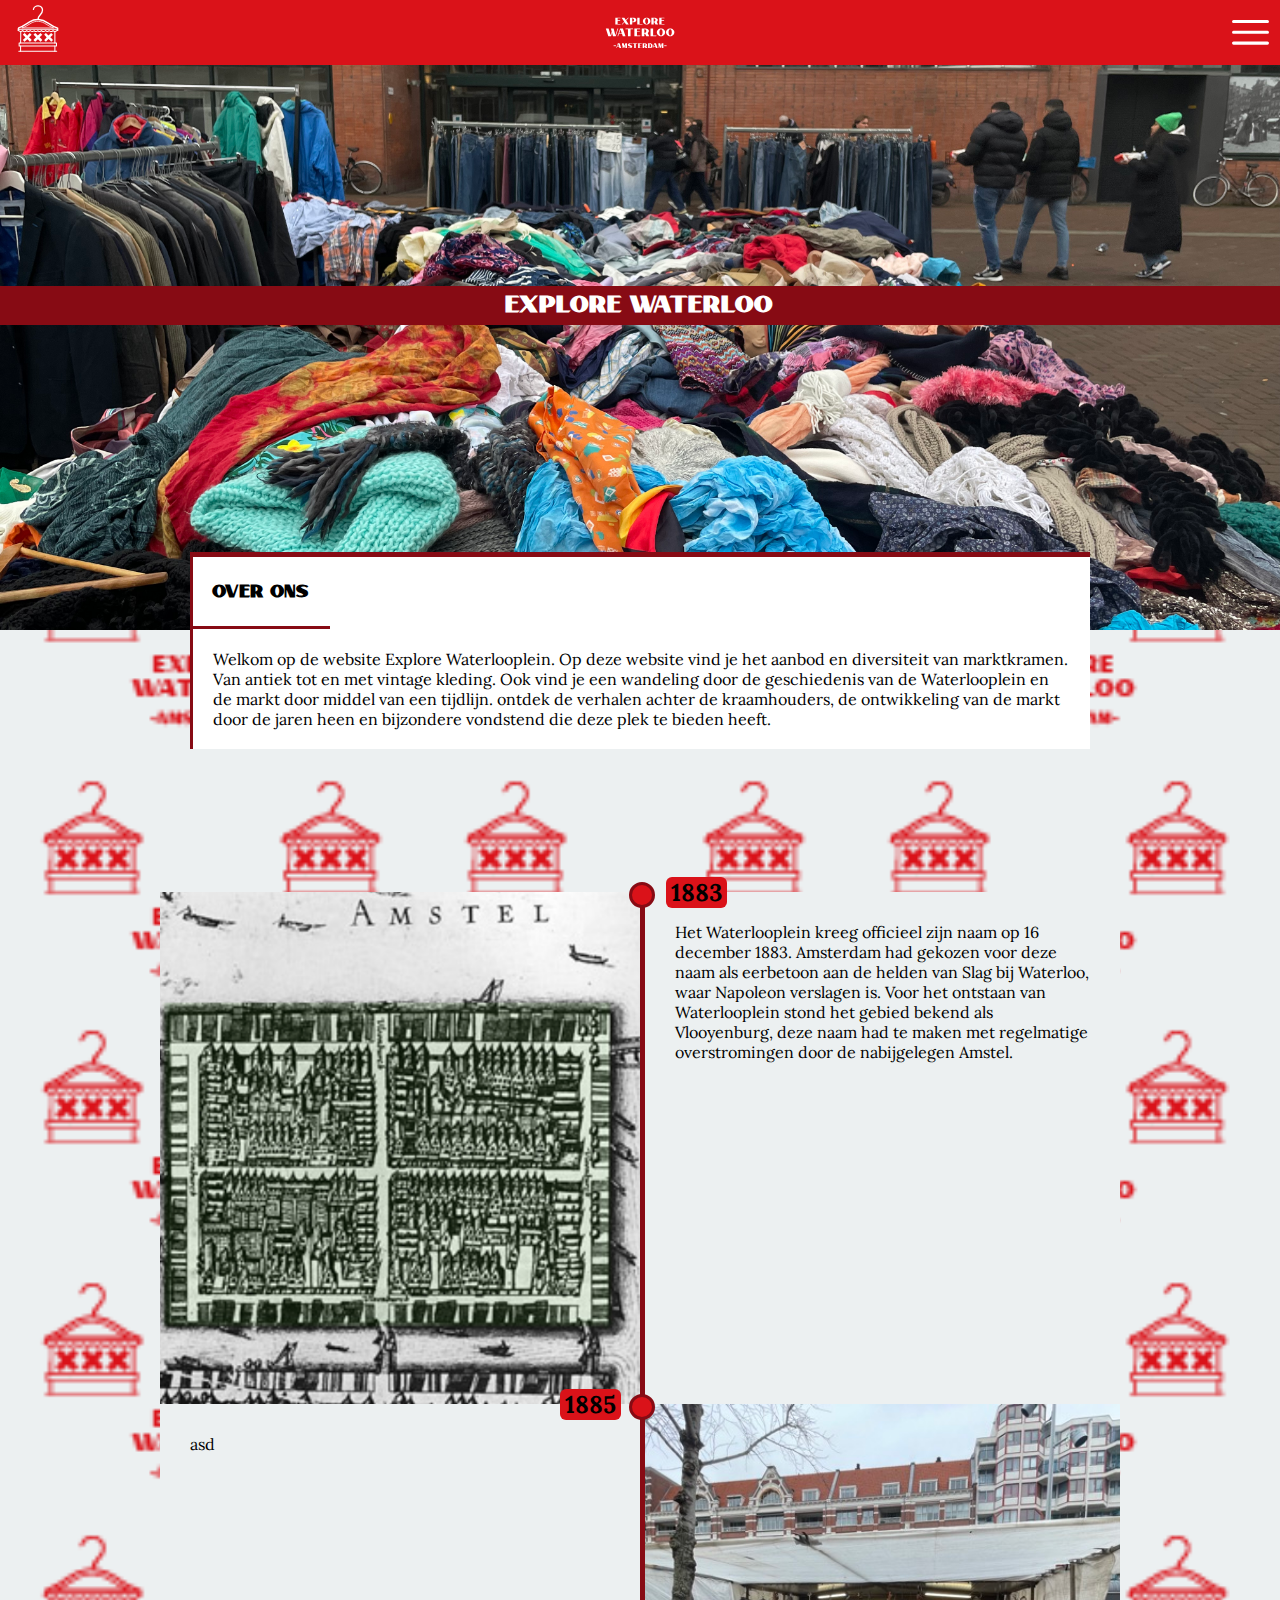
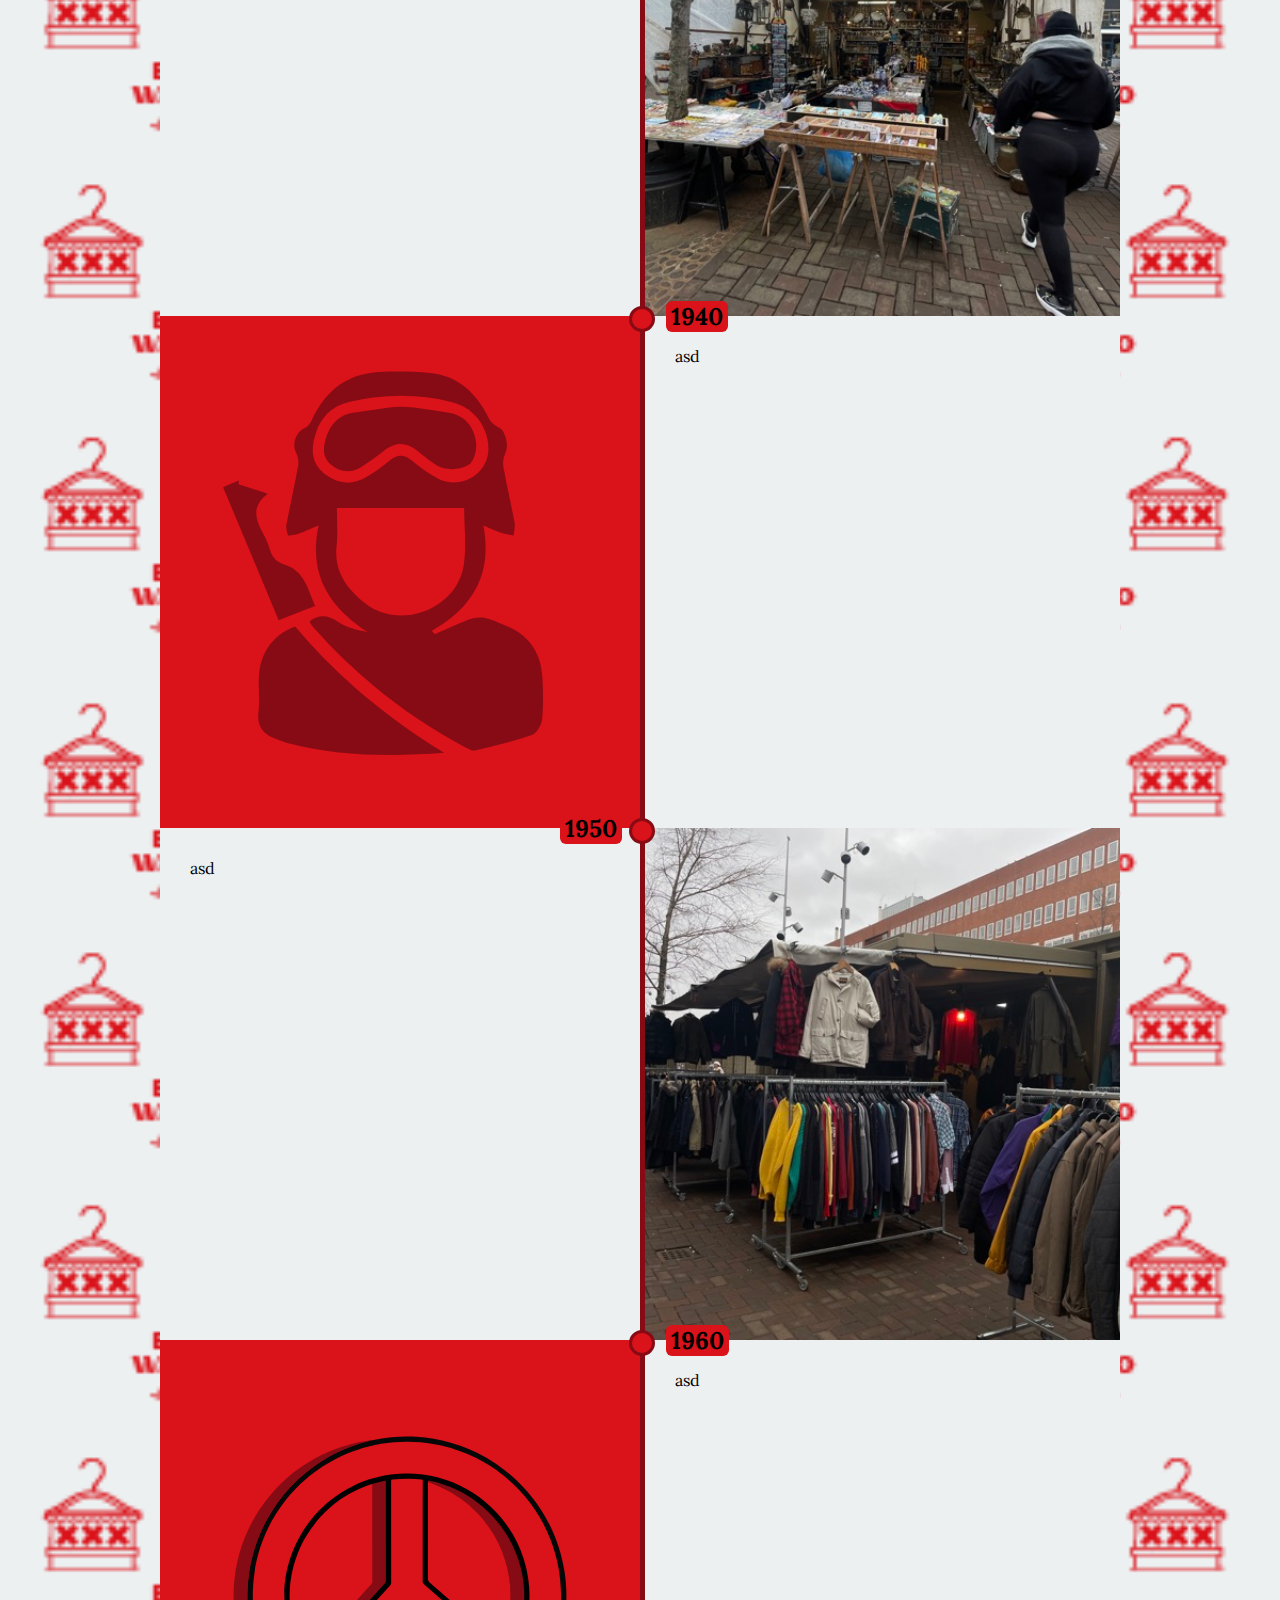
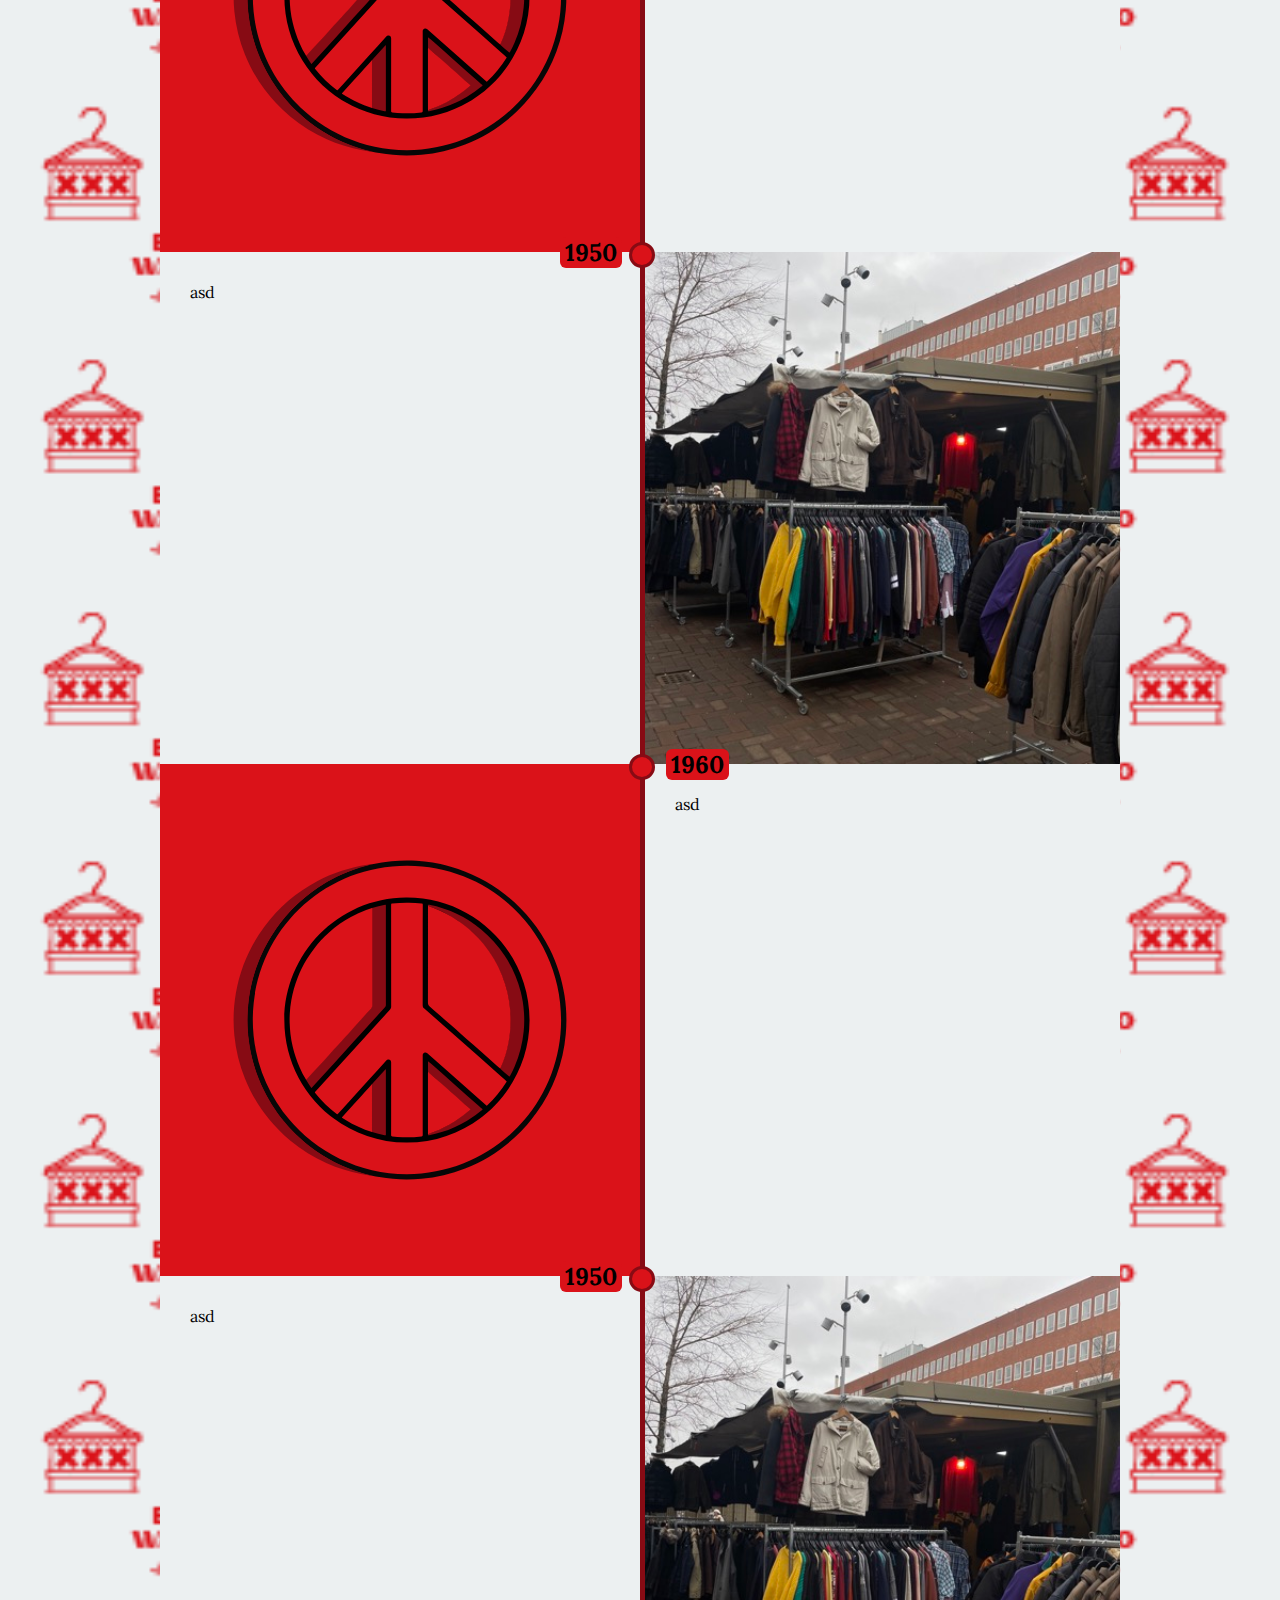
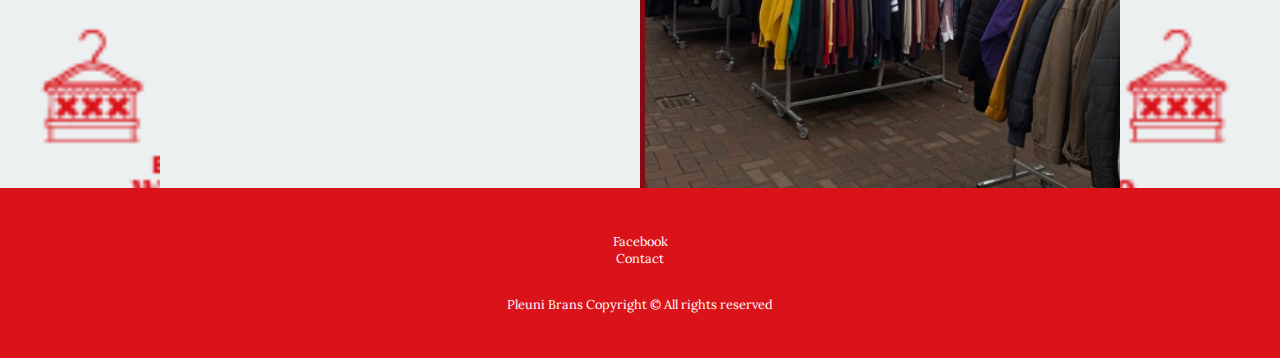
==== commit e36249a0: "v3" ====
--- a/page-one.html
+++ b/page-one.html
@@ -1,60 +1,71 @@
+<!DOCTYPE html>
 <html lang="nl">
     <head>
         <meta charset="UTF-8">
         <meta name="viewport" content="width=device-width, initial-scale=1.0, minimum-scale=1.0, maximum-scale=1.0, user-scalable=no">
-        <title>Explore Waterloo</title>
+        <title>Timeline Explore Waterloo</title>
         <link rel="stylesheet" href="stylesheet.css">
     </head>
     <body>
-        <!-- Top Navigation Menu Start-->
-        <div class="topnav">
+         <!-- Top Navigation Menu Start-->
+        <nav class="topnav">
             <div class="bar">
-                <img height="55" width="55" src="opmaak/logo/def/logo-def-wit.svg">
+                <a href="index.html"><img height="55" width="55" src="opmaak/logo/def/logo-def-web.svg" alt="logo-explore-waterloo"/></a>
+                <div class="logo-tekst">
+                    <img height="75" width="75" src="opmaak/logo/def/tekst-logo.svg" alt="Explore Waterloo Amsterdam">
+                </div>
             </div>
-            <div id="myLinks">
+            <div id="nav-links">
                 <a href="index.html">Home</a>
                 <a href="page-two.html">Map</a>
-                <a href="page-one.html">timeline</a>
+                <a href="page-one.html">Timeline</a>
             </div>
             <div class="icon" onclick="menuToggle()">
                 <svg width="37" xmlns="http://www.w3.org/2000/svg" viewBox="0 0 18 12">
-                    <path d="M.75.75h16.5M.75,6h16.5M.75,11.25h16.5" style="fill: none; stroke: #fff; stroke-linecap: round; stroke-linejoin: round; stroke-width: 1.5px;"></path>
+                    <path d="M.75.75h16.5M.75,6h16.5M.75,11.25h16.5"/>
                 </svg>
             </div>
+        </nav>
+        <!-- Top Navigation Menu End-->
+        <div class="header-image">
+            <h1>Explore Waterloo</h1>
         </div>
-        <!-- Top Navigation Menu End-->
-        <div class="menu-offset-container">
+        <div class="article">
+            <div class="article-text">
+                <h2>Over ons</h2>
+                <p>
+                    Welkom op de website Explore Waterlooplein. Op deze website vind je het aanbod en diversiteit van marktkramen. Van antiek tot en met vintage kleding. Ook vind je een wandeling door de geschiedenis van de Waterlooplein en de markt door middel van een tijdlijn. ontdek de verhalen achter de kraamhouders, de ontwikkeling van de markt door de jaren heen en bijzondere vondstend die deze plek te bieden heeft.
+                </p>
+            </div>
+        </div>
         <div class="container">
-            <!-- 1883-->
             <div class="column">
                 <div class="timeline-image" style="background-image: url('opmaak/afb/kaart-oud.png')"></div>
             </div>
             <div class="column">
-                <div class="line"></div>
                 <div class="dot"></div>
+                <h2 class="date-text-right date-text">1883</h2>
                 <div class="timeline-text">
                     <div class="text-box">Het Waterlooplein kreeg officieel zijn naam op 16 december 1883. Amsterdam had gekozen voor deze naam als eerbetoon aan de helden van Slag bij Waterloo, waar Napoleon verslagen is. Voor het ontstaan van Waterlooplein stond het gebied bekend als Vlooyenburg, deze naam had te maken met regelmatige overstromingen door de nabijgelegen Amstel. 
                     </div>
                 </div>
             </div>
-            <!-- 1885-->
             <div class="column">
                 <div class="timeline-text">
                     <div class="text-box">asd</div>
                 </div>
             </div>
             <div class="column">
-                <div class="line"></div>
                 <div class="dot"></div>
-                <div class="timeline-image" style="background-image: url('opmaak/afb/waterloo-oud.jpeg')"></div>
+                <h2 class="date-text-left date-text">1885</h2>
+                <div class="timeline-image" style="background-image: url('opmaak/afb/img/IMG_8994 normaal.jpeg')"></div>
             </div>
-            <!-- 1940 - 1945-->
             <div class="column">
                 <div class="timeline-image" style="background-image: url('opmaak/afb/soldaat.svg')"></div>
             </div>
             <div class="column">
-                <div class="line"></div>
                 <div class="dot"></div>
+                <h2 class="date-text-right date-text">1940</h2>
                 <div class="timeline-text">
                     <div class="text-box">asd</div>
                 </div>
@@ -64,27 +75,63 @@
                     <div class="text-box">asd</div>
                 </div>
             </div>
-            <!-- 1950-->
             <div class="column">
-                <div class="line"></div>
                 <div class="dot"></div>
-                <div class="timeline-image" style="background-image: url('opmaak/afb/waterloo1950.png')"></div>
+                <h2 class="date-text-left date-text">1950</h2>
+                <div class="timeline-image" style="background-image: url('opmaak/afb/img/IMG_9009 normaal.jpeg')"></div>
             </div>
-
-            <!-- 1960-1970-->
             <div class="column">
                 <div class="timeline-image" style="background-image: url('opmaak/afb/hippie.svg')"></div>
             </div>
-
-        
             <div class="column">
-                <div class="line"></div>
                 <div class="dot"></div>
+                <h2 class="date-text-right date-text">1960</h2>
                 <div class="timeline-text">
                     <div class="text-box">asd</div>
                 </div>
             </div>
+            <div class="column">
+                <div class="timeline-text">
+                    <div class="text-box">asd</div>
+                </div>
+            </div>
+            <div class="column">
+                <div class="dot"></div>
+                <h2 class="date-text-left date-text">1950</h2>
+                <div class="timeline-image" style="background-image: url('opmaak/afb/img/IMG_9009 normaal.jpeg')"></div>
+            </div>
+            <div class="column">
+                <div class="timeline-image" style="background-image: url('opmaak/afb/hippie.svg')"></div>
+            </div>
+            <div class="column">
+                <div class="dot"></div>
+                <h2 class="date-text-right date-text">1960</h2>
+                <div class="timeline-text">
+                    <div class="text-box">asd</div>
+                </div>
+            </div>
+            <div class="column">
+                <div class="timeline-text">
+                    <div class="text-box">asd</div>
+                </div>
+            </div>
+            <div class="column">
+                <div class="dot"></div>
+                <h2 class="date-text-left date-text">1950</h2>
+                <div class="timeline-image" style="background-image: url('opmaak/afb/img/IMG_9009 normaal.jpeg')"></div>
+            </div>
         </div>
+        <footer>
+            <div class="footer">
+                <div class="row">
+                    <a href="https://www.facebook.com/waterloopleinmarkt/">Facebook</a><br/>
+                    <a href="https://waterlooplein.amsterdam/contacts/#:~:text=originalflowergift%40outlook.com">Contact</a>
+                </div>
+                <div class="row">
+                    Pleuni Brans Copyright © All rights reserved 
+                </div>
+            </div>
+        </footer>
         <script src="script.js"></script>
     </body>
 </html>
--- a/stylesheet.css
+++ b/stylesheet.css
@@ -1,292 +1,372 @@
+@font-face {
+  font-family: "Lora";
+  src: url('opmaak/fonts/Lora/Lora-VariableFont_wght.ttf') format('truetype');
+}
+
+@font-face {
+  font-family: "Verilate";
+  src: url('opmaak/fonts/verilet/Verilate Reguler.ttf') format('truetype');
+}
+
 body {
-    margin: 0;
-    padding: 0;
-    background-image: url(opmaak/achtergrond.png); /* Added semicolon here */
-    background-size: cover;
-    background-repeat: repeat-y;
-    height: 100vh;
-}
+  font-family: 'Lora', Arial, Helvetica, sans-serif;
+  margin: 0;
+  padding: 0;
+  background-image: url(opmaak/achtergrond.png);
+  /* Added semicolon here */
+  background-size: cover;
+  background-repeat: repeat-y;
+  height: 100vh;
+}
+
+h1,
+h2,
+h3,
+h4,
+h5,
+h6 {
+  font-family: 'Verilate', Arial, Helvetica, sans-serif;
+}
+
 .container {
-    max-width: 960px;
-    margin: 0 auto;
-    overflow: hidden;
+  max-width: 960px;
+  margin: 0 auto;
+  overflow: hidden;
+}
+
+.column {
+  background: #ecf0f1;
+  width: 50%;
+  float: left;
+  box-sizing: border-box;
+}
+
+.timeline-text,
+.timeline-image {
+  height: 40vw;
+  width: auto;
+}
+
+.timeline-image {
+  background-size: cover;
+  background-position: center;
+}
+
+.text-box {
+  padding: 30px;
+}
+
+.dot {
+  transform: translate(-16px, -10px);
+  background: #da1219;
+  width: 20px;
+  height: 20px;
+  position: absolute;
+  border-radius: 100%;
+  border: 3px solid #870b14;
+}
+
+.date-text {
+  background: #da1219;
+  padding: 0 5px;
+  border-radius: 6px;
+  position: absolute;
+  font-family: 'Lora', Arial, Helvetica, sans-serif;
+}
+
+.column:nth-child(even) {
+  border-left: #870b14 solid 5px;
+}
+
+.date-text-left {
+  transform: translate(-85px, -35px);
+}
+
+.date-text-right {
+  transform: translate(21px, -35px);
+}
+
+.line {
+  transform: translate(-3.5px, -10px);
+  background: #870b14;
+  width: 7px;
+  height: 100%;
+  right: 0;
+  top: 0;
+  position: absolute;
+}
+
+body {
+  margin: 0;
+  padding: 0;
+}
+
+/* navbar */
+.topnav {
+  position: fixed;
+  width: 100%;
+  overflow: hidden;
+  background-color: #da1219;
+  z-index: 2;
+}
+
+.topnav svg path {
+  fill: none;
+  stroke: #fff;
+  stroke-linecap: round;
+  stroke-linejoin: round;
+  stroke-width: 1.5px;
+}
+
+.topnav #nav-links {
+  display: none;
+}
+
+.topnav #nav-links a,
+.topnav .bar {
+  color: white;
+  text-decoration: none;
+  font-size: 17px;
+  display: block;
+}
+
+.topnav #nav-links a {
+  padding: 14px 16px;
+}
+
+.topnav .icon {
+  height: 65px;
+  cursor: pointer;
+  background: #da1219;
+  display: block;
+  position: absolute;
+  right: 0;
+  top: 0;
+}
+
+.bar img {
+  padding: 2px 11px;
+}
+
+.icon svg {
+  padding: 20px 11px;
+}
+
+.topnav #nav-links a:hover,
+.topnav .icon:hover {
+  background-color: #870b14;
+  color: black;
+}
+
+.bar {
+  background-color: #da1219;
+  color: white;
+  height: 65px;
+}
+
+.bar:hover {
+  background-color: #da1219;
+}
+
+.menu-offset-container {
+  padding-top: 80px;
+}
+
+.map-container {
+  margin: 0 auto;
+  width: 375px;
+  height: 1770px;
+}
+
+.map-dot {
+  cursor: pointer;
+  background: red;
+  position: absolute;
+  height: 20px;
+  width: 20px;
+  border-radius: 100%;
+  border: 4px solid #870b14;
+}
+
+.map-text {
+  border-top: solid 4px #870b14;
+  border-left: solid 4px #870b14;
+  pointer-events: none;
+  background: white;
+  position: absolute;
+  height: 400px;
+  width: 200px;
+  transition: opacity ease-in-out 0.3s;
+  opacity: 0;
+  z-index: 10;
+}
+
+.map-shown {
+  opacity: 1;
+}
+
+.map-text h3 {
+  border-bottom: solid 3px #870b14;
+  margin: 0;
+  padding: 10px;
+  display: inline-block;
+}
+
+body {
+  margin: 0;
+  padding: 0;
+}
+
+.header-image-2 {
+  background-image: url(opmaak/afb/img/header-optie-2.jpeg);
+  background-size: cover;
+  background-position: center;
+  height: 40vh;
+}
+
+.header-image {
+  background-image: url(opmaak/afb/img/header-optie-2.jpeg);
+  background-size: cover;
+  background-position: center;
+  height: 70vh;
+}
+
+.article {
+  max-width: 960px;
+  margin: 0 auto;
+  transform: translate(0px, -78px);
+  margin-bottom: 65px;
+}
+
+.article-text {
+  border-top: 5px solid #870b14;
+  border-left: 3px solid #870b14;
+  margin: 0 30px;
+  background: white;
+}
+
+.article-text h2 {
+  padding: 20px;
+  margin: 0;
+  display: inline-block;
+  border-bottom: 3px solid #870b14;
+}
+
+.article-text p {
+  margin: 0;
+  padding: 20px;
+}
+
+body {
+  margin: 0;
+  overflow-x: hidden;
+}
+
+.footer {
+  background: #da1219;
+  padding: 25px 0px;
+  text-align: center;
+}
+
+.footer .row {
+  width: 100%;
+  margin: 1% 0%;
+  padding: 0.6% 0%;
+  color: white;
+  font-size: 0.8em;
+}
+
+.footer .row a {
+  text-decoration: none;
+  color: rgb(255, 255, 255);
+  transition: 0.5s;
+}
+
+.footer .row a:hover {
+  color: #494949;
+}
+
+.footer .row ul {
+  width: 100%;
+}
+
+@media (max-width:720px) {
+  .footer {
+    text-align: center;
+    padding: 5%;
   }
-  .column {
-    background: #ecf0f1;
-    width: 50%;
-    float: left;
-    box-sizing: border-box;
+
+  .footer .row ul li {
+    display: block;
+    margin: 10px 0px;
+    text-align: left;
   }
-  .timeline-text, .timeline-image{
-    height: 40vw;
-    width: auto;
+
+  .footer .row a i {
+    margin: 0% 3%;
   }
-  .timeline-image{
-    background-size: cover;
-    background-position: center;
-  }
-  .text-box{
-    padding: 30px;
-  }
-  .dot{
-    transform: translate(-13px,-10px);
-    background:#da1219;
-    width: 20px;
-    height: 20px;
-    position: absolute;
-    border-radius: 100%;
-    border: 3px solid #870b14;
-  }
-  .line{
-    transform: translate(-3.5px,-10px);
-    background: #870b14;
-    width: 7px;
-    height: 100%;
-    position: absolute;
-  }
-  body{
-    margin:0;
-    padding:0;
-  }
-  /* navbar */
-  .topnav {
-    position: fixed;
-    width: 100%;
-    overflow: hidden;
-    background-color: #da1219;
-    z-index:2;
-  }
-  .topnav #myLinks {
-    display: none;
-  }
-  .topnav a, .topnav .bar {
-    color: white;
-    text-decoration: none;
-    font-size: 17px;
-    display: block;
-  }
-  .topnav a{
-    padding: 14px 16px;
-  }
-  .topnav .icon {
-    height: 65px;
-    cursor: pointer;
-    background: #da1219;
-    display: block;
-    position: absolute;
-    right: 0;
-    top: 0;
-  }
-  .bar img {
-    padding: 2px 11px;
-  }
-  .icon svg {
-    padding: 20px 11px;
-  }
-  .topnav a:hover,  .topnav .icon:hover {
-    background-color: #870b14;
-    color: black;
-  }
-  .bar {
-    background-color:#da1219;
-    color: white;
-    height: 65px;
-  }
-  .bar:hover {
-    background-color: #da1219;
-  }
-  .menu-offset-container{
-    padding-top: 80px;
-  }
-  .map-container{
-    margin: 0 auto;
-    width:375px;
-    height: 1770px;
-  }
-  .map-dot{
-    cursor:pointer;
-    background: red;
-    position: absolute;
-    height: 20px;
-    width: 20px;
-    border-radius: 100%;
-    border: 4px solid #870b14;
-  }
-  .map-text{
-    border-top: solid 4px #870b14;
-    border-left: solid 4px #870b14;
-    pointer-events: none;
-    background: white;
-    position: absolute;
-    height: 200px;
-    width: 200px;
-    transition: opacity ease-in-out 0.3s;
-    opacity: 0;
-  }
-  .map-shown{
-    opacity: 1;
-  }
-  .map-text h3{
-    border-bottom: solid 3px #870b14;
-    margin: 0;
-    padding: 10px;
-    display: inline-block;
-  }
-  body{
-    margin: 0;
-    padding: 0;
-  }
-
-  .header-image-2{
-    background-image: url(opmaak/afb/img/header-optie-2.jpeg);
-    background-size: cover;
-    background-position: center;
-    height: 40vh;
-}
-
-  .header-image{
-    background-image: url(opmaak/afb/img/header-optie-2.jpeg);
-    background-size: cover;
-    background-position: center;
-    height: 70vh;
-  }
-  .article{
-    max-width: 960px;
-    margin: 0 auto;
-    transform: translate(0px,-78px);
-    margin-bottom: 65px;
-  }
-  .article-text {
-    border-top:5px solid #870b14;
-    border-left:3px solid #870b14;
-    margin:0 30px;
-    background: white;
-  }
-
-  .article-text h2{
-    padding: 20px;
-    margin:0;
-    display: inline-block;
-    border-bottom: 3px solid #870b14;
-  }
-  .article-text p{
-    margin:0;
-    padding: 20px;
-  }
-  
-  body{
-    margin:0;
-    overflow-x:hidden;
-    }
-    
-    .footer{
-    background: #da1219;
-    padding:25px 0px;
-    font-family: 'Play', sans-serif;
-    text-align:center;
-    }
-    
-    .footer .row{
-    width:100%;
-    margin:1% 0%;
-    padding:0.6% 0%;
-    color:white;
-    font-size:0.8em;
-    }
-    
-    .footer .row a{
-    text-decoration:none;
-    color:rgb(255, 255, 255);
-    transition:0.5s;
-    }
-    
-    .footer .row a:hover{
-    color:#494949;
-    }
-    
-    .footer .row ul{
-    width:100%;
-    }
-    
-    @media (max-width:720px){
-    .footer{
-    text-align:center;
-    padding:5%;
-    }
-    .footer .row ul li{
-    display:block;
-    margin:10px 0px;
-    text-align:left;
-    }
-    .footer .row a i{
-    margin:0% 3%;
-    }
-    }
-
-    .knop {
-        display: inline-block;
-        padding: 10px 20px;
-        font-size: 16px;
-        text-align: center;
-        text-decoration: none;
-        cursor: pointer;
-        border-radius: 4px;
-        transition: background-color 0.3s;
-        position: absolute;
-        top: 105%;
-        left: 50%;
-        transform: translate(-50%, -50%);
-    }
-    
-    .knop {
-        color: #fff;
-        background-color: #da1219;
-        border: 5px solid #870b14;
-    }
-    
-    .knop:hover {
-        background-color: #870b14;
-    }
-
-   
-.afb-tekstvak{
-    background-image: url('opmaak/afb/img/ontdek-kramen.jpeg');
-    background-size: auto;
-    background-position: center;
-    height: 300px;
-    width: 100%;
-    border-radius: 10%;
-}
-
-.afb-tekstvak{
-    background-image: url('opmaak/afb/img/geschiedenis.jpeg');
-    background-size: cover;
-    background-position: center;
-    height: 300px;
-    width: 100%;
-    border-radius: 10%;
-}
-
+}
+
+.knop {
+  display: inline-block;
+  padding: 10px 20px;
+  font-size: 16px;
+  text-align: center;
+  text-decoration: none;
+  cursor: pointer;
+  border-radius: 4px;
+  transition: background-color 0.3s;
+  position: absolute;
+  top: 105%;
+  left: 50%;
+  transform: translate(-50%, -50%);
+}
+
+.knop {
+  color: #fff;
+  background-color: #da1219;
+  border: 5px solid #870b14;
+}
+
+.knop:hover {
+  background-color: #870b14;
+}
+
+.map-text img {
+  width: 100%;
+  height: auto;
+}
+
+.afb-tekstvak {
+  background-image: url('opmaak/afb/img/ontdek-kramen.jpeg');
+  background-size: cover;
+  background-position: center;
+  width: 100%;
+}
+
+.logo-tekst {
+  position: absolute;
+  display: block;
+  width: 100%;
+  text-align: center;
+  top: -8px;
+  pointer-events: none;
+}
 
 .header-image {
-    background-image: url(opmaak/afb/img/header-optie-2.jpeg);
-    background-size: cover;
-    background-position: center;
-    height: 70vh;
-    position: relative;
-    text-align: center; /* Center the child elements horizontally */
+  background-image: url(opmaak/afb/img/header-optie-2.jpeg);
+  background-size: cover;
+  background-position: center;
+  height: 70vh;
+  position: relative;
+  text-align: center;
 }
 
 .header-image h1 {
-    position: absolute;
-    top: 50%; /* Adjust the top position as needed */
-    left: 50%;
-    transform: translate(-50%, -50%);
-    color: #fff;
-    background-color: #870b14;
-}
-
-
-
-
-
+  position: absolute;
+  top: 42%;
+  color: #fff;
+  background-color: #870b14;
+  text-align: center;
+  width: 100%;
+}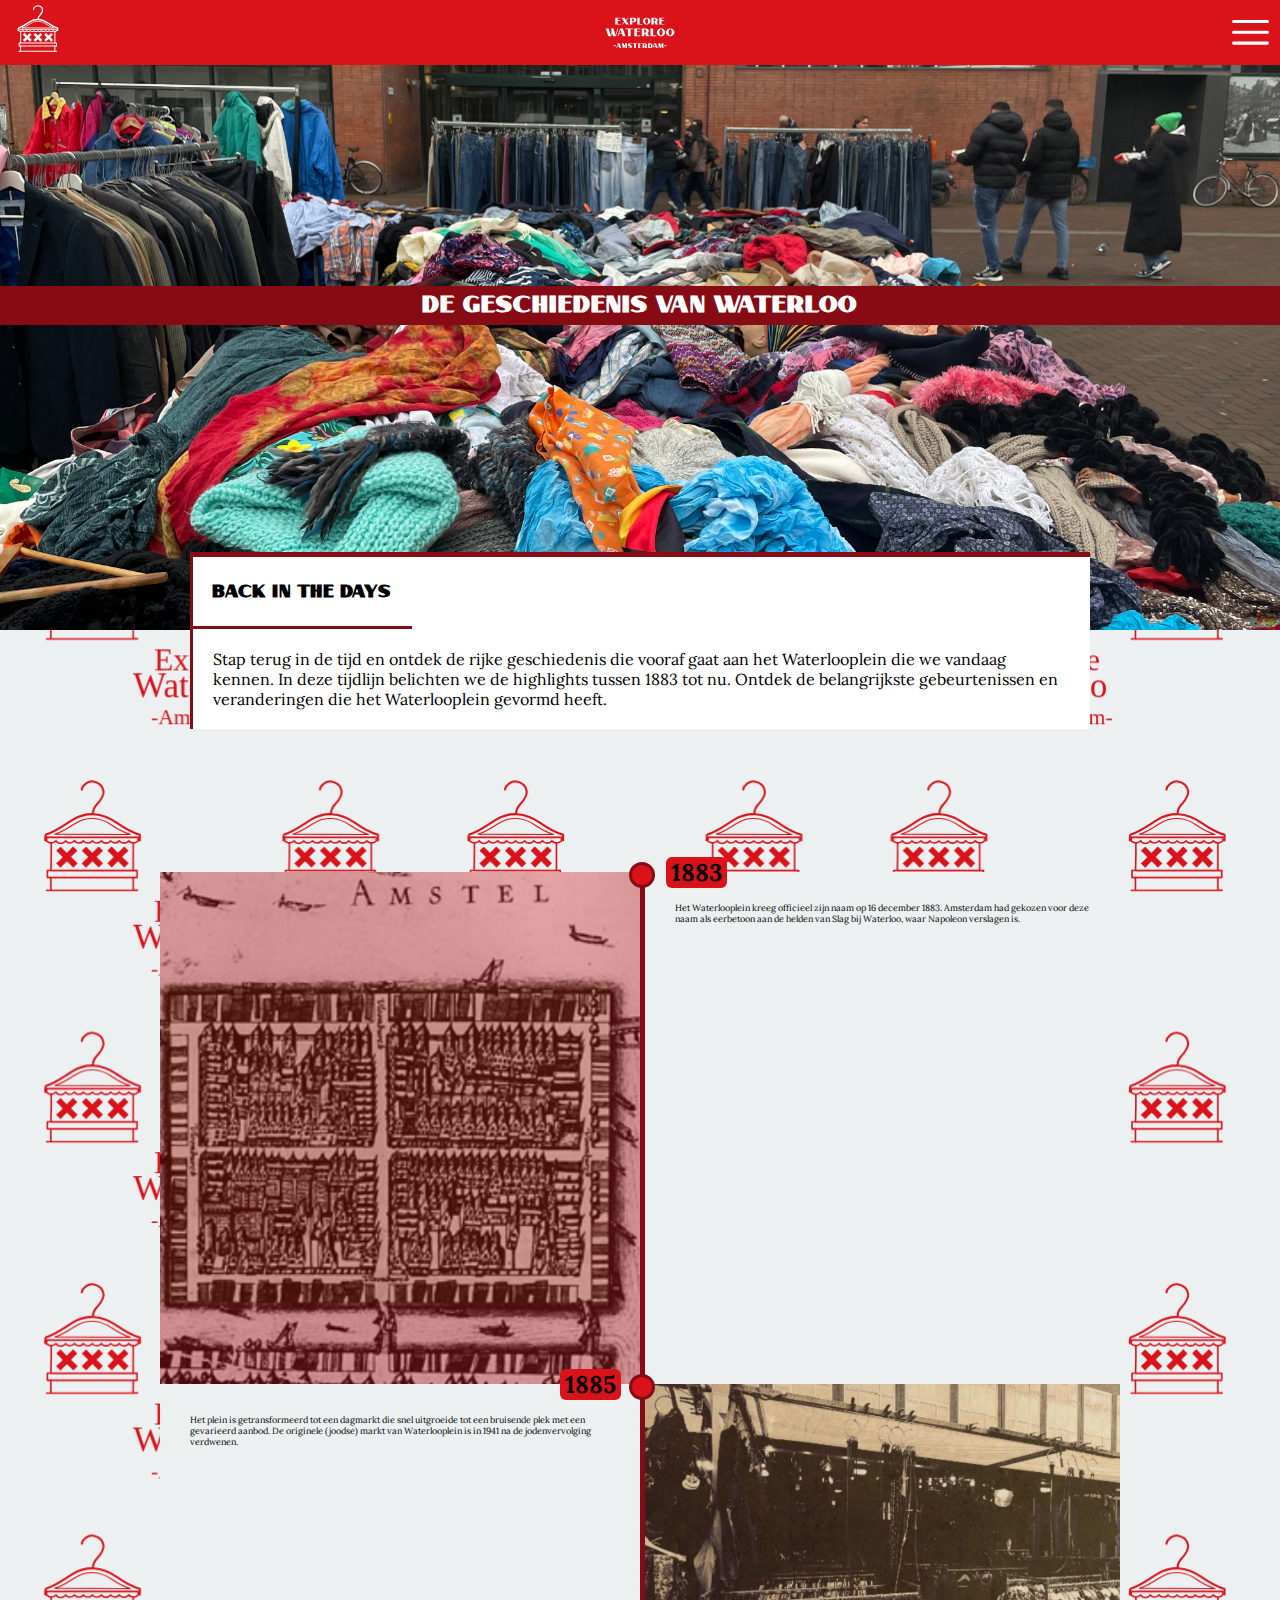
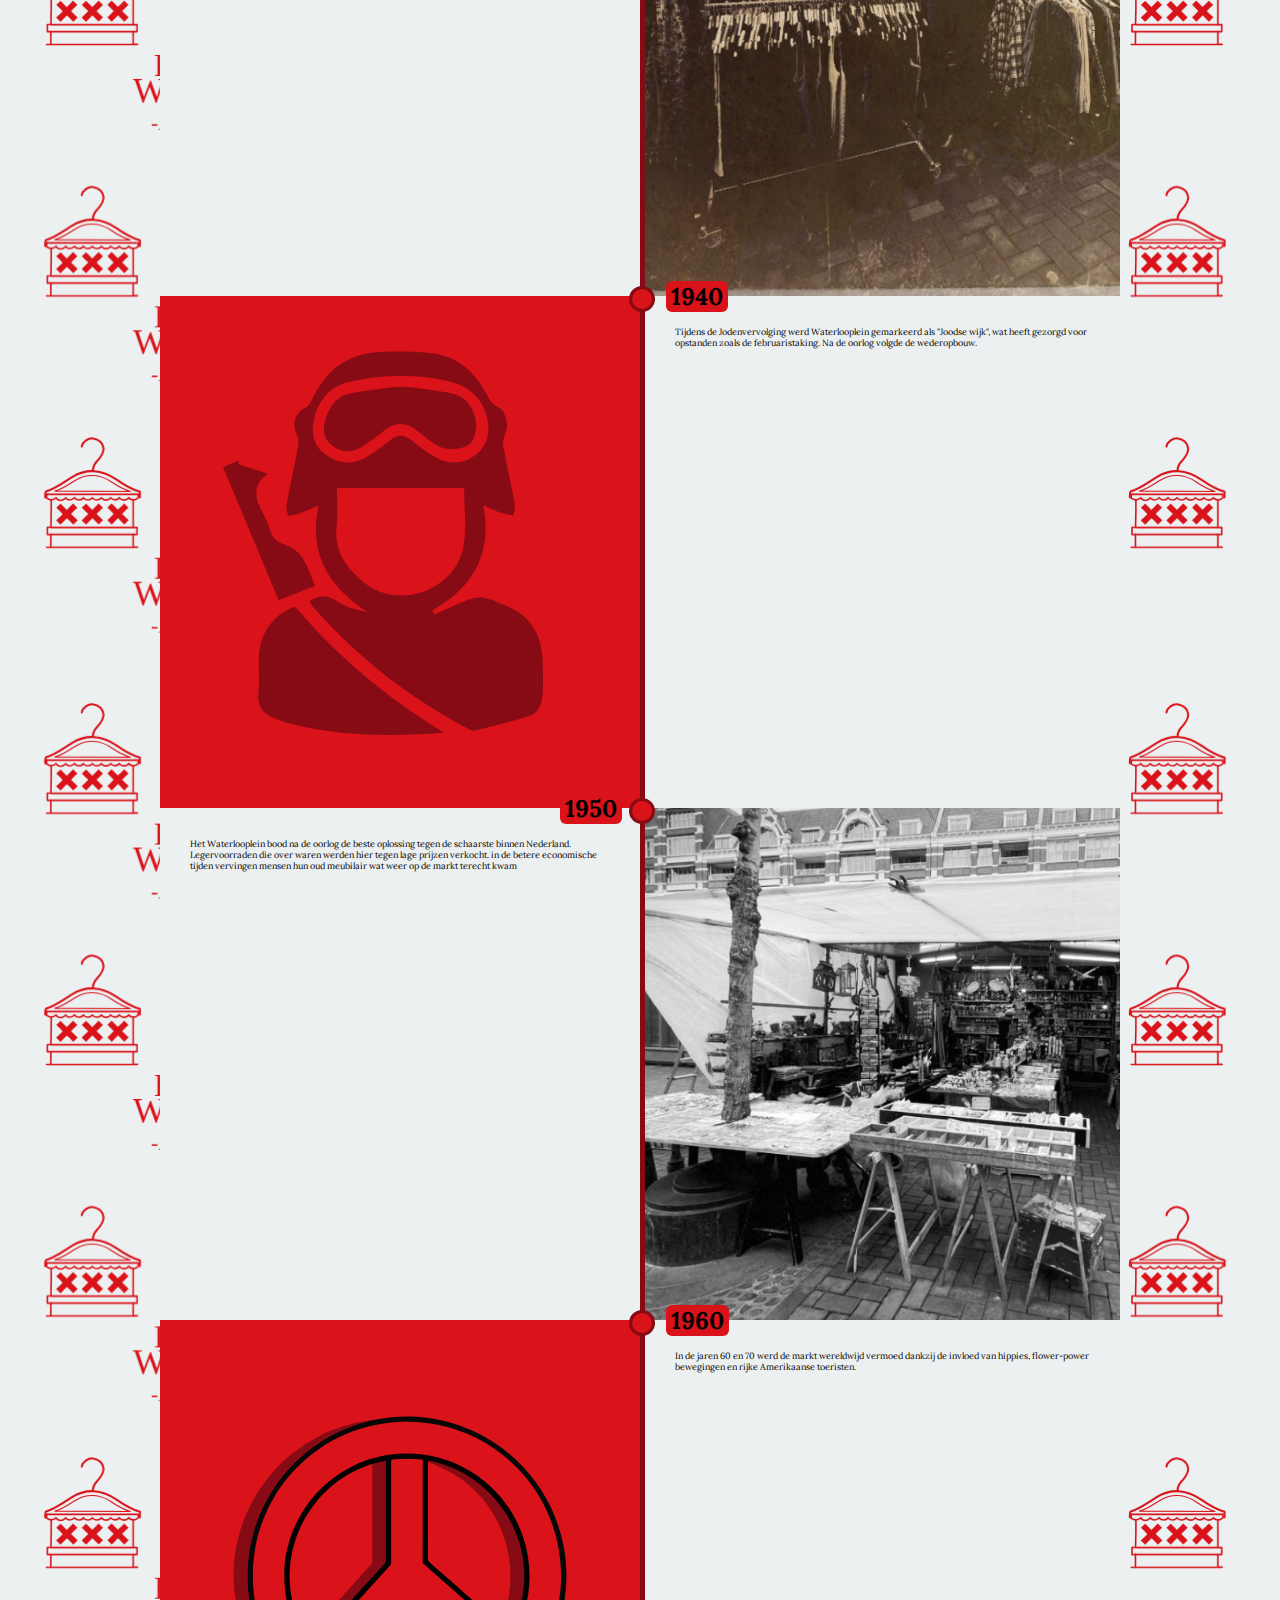
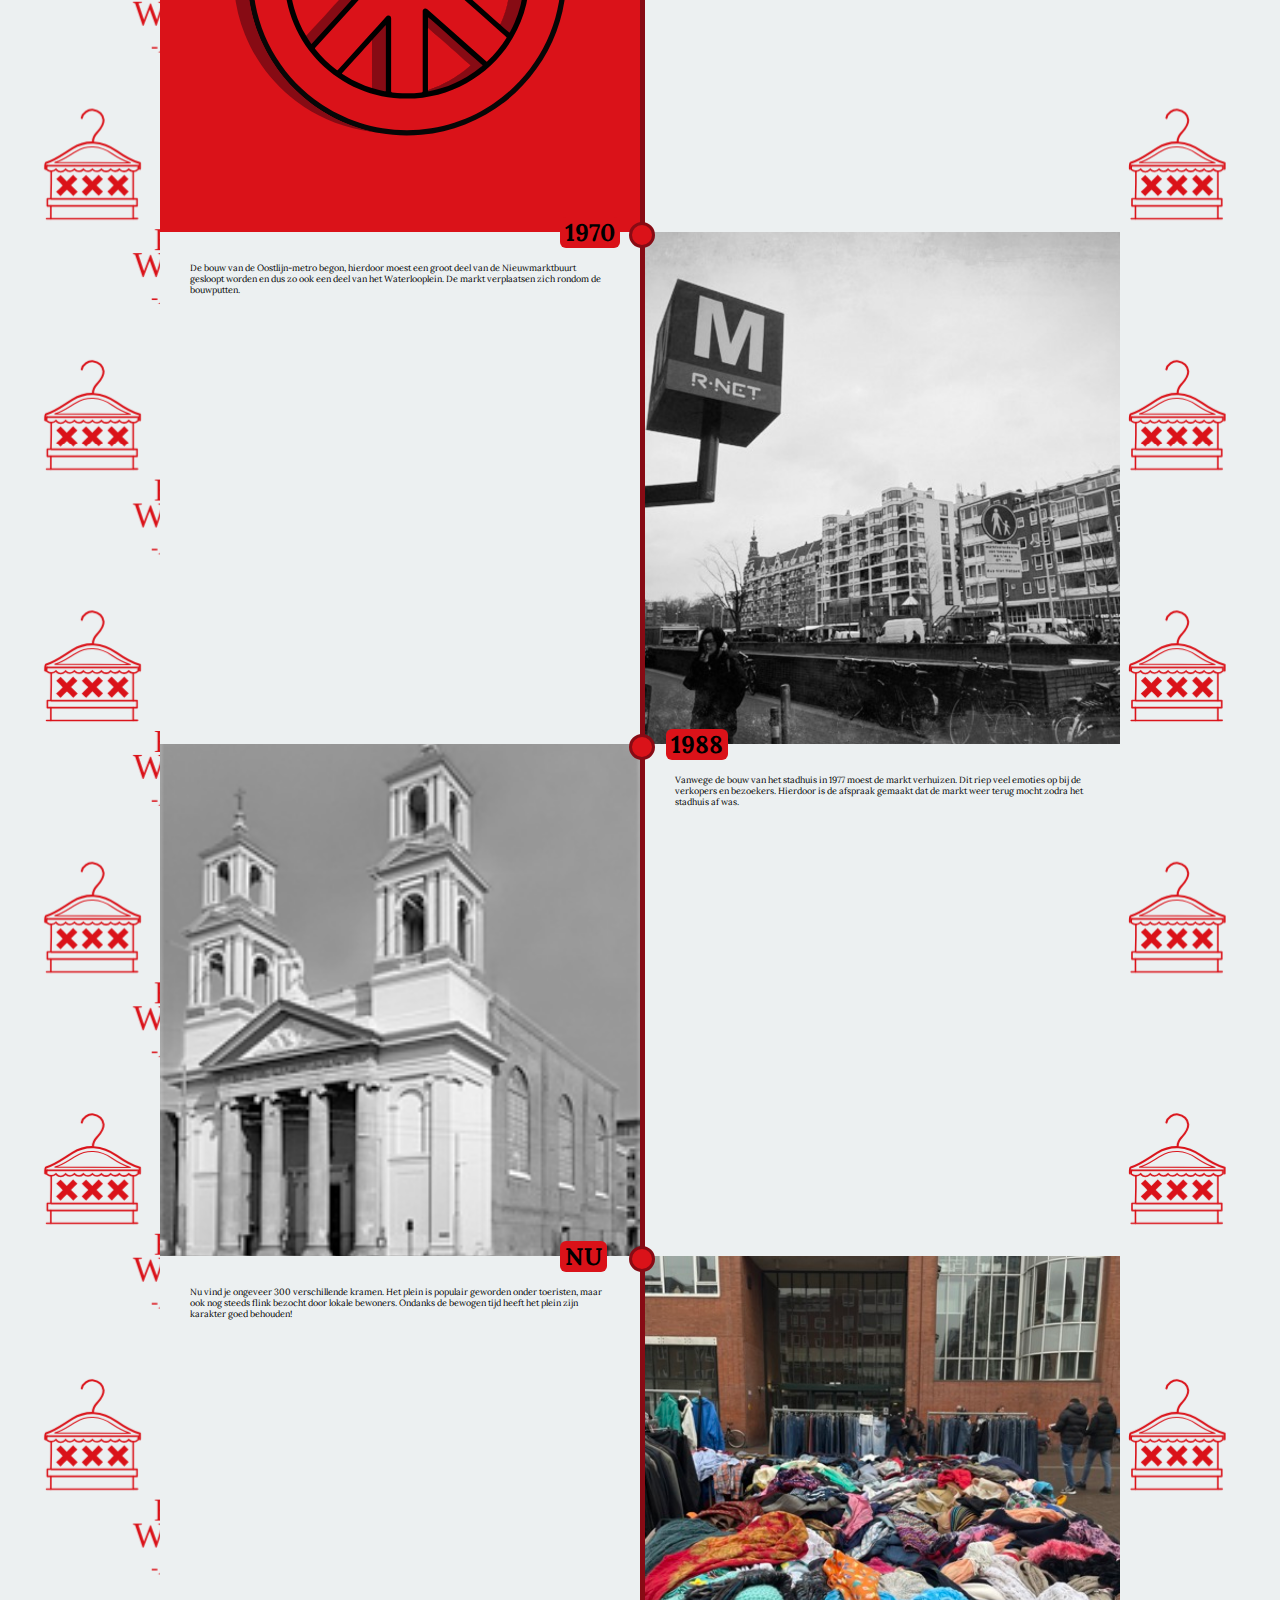
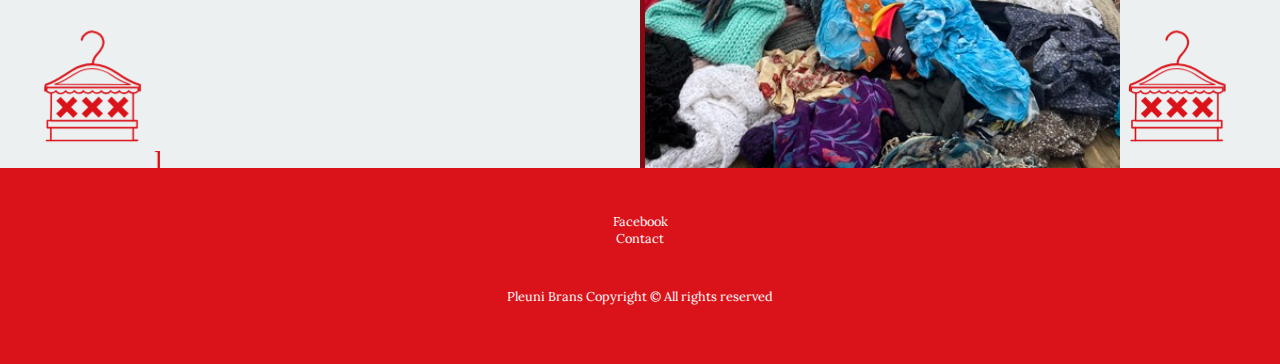
==== commit c68c6323: "final?" ====
--- a/page-one.html
+++ b/page-one.html
@@ -7,10 +7,10 @@
         <link rel="stylesheet" href="stylesheet.css">
     </head>
     <body>
-         <!-- Top Navigation Menu Start-->
+        <!-- Top Navigation Menu Start-->
         <nav class="topnav">
             <div class="bar">
-                <a href="index.html"><img height="55" width="55" src="opmaak/logo/def/logo-def-web.svg" alt="logo-explore-waterloo"/></a>
+                <a href="index.html"><img height="55" width="55" src="opmaak/logo/def/logo-def-web.svg" alt="logo-explore-waterloo"></a>
                 <div class="logo-tekst">
                     <img height="75" width="75" src="opmaak/logo/def/tekst-logo.svg" alt="Explore Waterloo Amsterdam">
                 </div>
@@ -27,108 +27,111 @@
             </div>
         </nav>
         <!-- Top Navigation Menu End-->
-        <div class="header-image">
-            <h1>Explore Waterloo</h1>
-        </div>
-        <div class="article">
-            <div class="article-text">
-                <h2>Over ons</h2>
-                <p>
-                    Welkom op de website Explore Waterlooplein. Op deze website vind je het aanbod en diversiteit van marktkramen. Van antiek tot en met vintage kleding. Ook vind je een wandeling door de geschiedenis van de Waterlooplein en de markt door middel van een tijdlijn. ontdek de verhalen achter de kraamhouders, de ontwikkeling van de markt door de jaren heen en bijzondere vondstend die deze plek te bieden heeft.
-                </p>
+        <main>
+            <div class="header-image">
+                <h1>De geschiedenis van Waterloo</h1>
             </div>
-        </div>
-        <div class="container">
-            <div class="column">
-                <div class="timeline-image" style="background-image: url('opmaak/afb/kaart-oud.png')"></div>
+            <div class="article">
+                <div class="article-text">
+                    <h2>Back in the days</h2>
+                    <p>
+                        Stap terug in de tijd en ontdek de rijke geschiedenis die vooraf gaat aan het Waterlooplein die we vandaag kennen. In deze tijdlijn belichten we de highlights tussen 1883 tot nu. Ontdek de belangrijkste gebeurtenissen en veranderingen die het Waterlooplein gevormd heeft.
+                    </p>
+                </div>
             </div>
-            <div class="column">
-                <div class="dot"></div>
-                <h2 class="date-text-right date-text">1883</h2>
-                <div class="timeline-text">
-                    <div class="text-box">Het Waterlooplein kreeg officieel zijn naam op 16 december 1883. Amsterdam had gekozen voor deze naam als eerbetoon aan de helden van Slag bij Waterloo, waar Napoleon verslagen is. Voor het ontstaan van Waterlooplein stond het gebied bekend als Vlooyenburg, deze naam had te maken met regelmatige overstromingen door de nabijgelegen Amstel. 
+            <div class="container">
+                <div class="column">
+                    <div class="timeline-image" style="background-image: url('opmaak/afb/kaart-oud.png')"></div>
+                </div>
+                <div class="column">
+                    <div class="dot"></div>
+                    <h2 class="date-text-right date-text">1883</h2>
+                    <div class="timeline-text">
+                        <div class="text-box">Het Waterlooplein kreeg officieel zijn naam op 16 december 1883. Amsterdam had gekozen voor deze naam als eerbetoon aan de helden van Slag bij Waterloo, waar Napoleon verslagen is.   
+                        </div>
                     </div>
                 </div>
-            </div>
-            <div class="column">
-                <div class="timeline-text">
-                    <div class="text-box">asd</div>
+                <div class="column">
+                    <div class="timeline-text">
+                        <div class="text-box"> Het plein is getransformeerd tot een dagmarkt die snel uitgroeide tot een bruisende plek met een gevarieerd aanbod. De originele (joodse) markt van Waterlooplein is in 1941 na de jodenvervolging verdwenen.
+                        </div>
+                    </div>
+                </div>
+                <div class="column">
+                    <div class="dot"></div>
+                    <h2 class="date-text-left date-text">1885</h2>
+                    <div class="timeline-image" style="background-image: url('opmaak/afb/waterloo-oud.png')"></div>
+                </div>
+                <div class="column">
+                    <div class="timeline-image" style="background-image: url('opmaak/afb/soldaat.svg')"></div>
+                </div>
+                <div class="column">
+                    <div class="dot"></div>
+                    <h2 class="date-text-right date-text">1940</h2>
+                    <div class="timeline-text">
+                        <div class="text-box">Tijdens de Jodenvervolging werd Waterlooplein gemarkeerd als "Joodse wijk", wat heeft gezorgd voor opstanden zoals de februaristaking. Na de oorlog volgde de wederopbouw.</div>
+                    </div>
+                </div>
+                <div class="column">
+                    <div class="timeline-text">
+                        <div class="text-box">Het Waterlooplein bood na de oorlog de beste oplossing tegen de schaarste binnen Nederland. Legervoorraden die over waren werden hier tegen lage prijzen verkocht. in de betere economische tijden vervingen mensen hun oud meubilair wat weer op de markt terecht kwam</div>
+                    </div>
+                </div>
+                <div class="column">
+                    <div class="dot"></div>
+                    <h2 class="date-text-left date-text">1950</h2>
+                    <div class="timeline-image" style="background-image: url('opmaak/afb/img/waterloo1950.png')"></div>
+                </div>
+                <div class="column">
+                    <div class="timeline-image" style="background-image: url('opmaak/afb/hippie.svg')"></div>
+                </div>
+                <div class="column">
+                    <div class="dot"></div>
+                    <h2 class="date-text-right date-text">1960</h2>
+                    <div class="timeline-text">
+                        <div class="text-box">In de jaren 60 en 70 werd de markt wereldwijd vermoed dankzij de invloed van hippies, flower-power bewegingen en rijke Amerikaanse toeristen.</div>
+                    </div>
+                </div>
+                <div class="column">
+                    <div class="timeline-text">
+                        <div class="text-box">De bouw van de Oostlijn-metro begon, hierdoor moest een groot deel van de Nieuwmarktbuurt gesloopt worden en dus zo ook een deel van het Waterlooplein. De markt verplaatsen zich rondom de bouwputten.</div>
+                    </div>
+                </div>
+                <div class="column">
+                    <div class="dot"></div>
+                    <h2 class="date-text-left date-text">1970</h2>
+                    <div class="timeline-image" style="background-image: url('opmaak/afb/img/metro-oud.png')"></div>
+                </div>
+                <div class="column">
+                    <div class="timeline-image" style="background-image: url('opmaak/afb/img/stadhuis-zw.png')"></div>
+                </div>
+                <div class="column">
+                    <div class="dot"></div>
+                    <h2 class="date-text-right date-text">1988</h2>
+                    <div class="timeline-text">
+                        <div class="text-box">Vanwege de bouw van het stadhuis in 1977 moest de markt verhuizen. Dit riep veel emoties op bij de verkopers en bezoekers. Hierdoor is de afspraak gemaakt dat de markt weer terug mocht zodra het stadhuis af was.</div>
+                    </div>
+                </div>
+                <div class="column">
+                    <div class="timeline-text">
+                        <div class="text-box">Nu vind je ongeveer 300 verschillende kramen. Het plein is populair geworden onder toeristen, maar ook nog steeds flink bezocht door lokale bewoners. Ondanks de bewogen tijd heeft het plein zijn karakter goed behouden!</div>
+                    </div>
+                </div>
+                <div class="column">
+                    <div class="dot"></div>
+                    <h2 class="date-text-left date-text">NU</h2>
+                    <div class="timeline-image" style="background-image: url('opmaak/afb/img/header.jpeg')"></div>
                 </div>
             </div>
-            <div class="column">
-                <div class="dot"></div>
-                <h2 class="date-text-left date-text">1885</h2>
-                <div class="timeline-image" style="background-image: url('opmaak/afb/img/IMG_8994 normaal.jpeg')"></div>
-            </div>
-            <div class="column">
-                <div class="timeline-image" style="background-image: url('opmaak/afb/soldaat.svg')"></div>
-            </div>
-            <div class="column">
-                <div class="dot"></div>
-                <h2 class="date-text-right date-text">1940</h2>
-                <div class="timeline-text">
-                    <div class="text-box">asd</div>
-                </div>
-            </div>
-            <div class="column">
-                <div class="timeline-text">
-                    <div class="text-box">asd</div>
-                </div>
-            </div>
-            <div class="column">
-                <div class="dot"></div>
-                <h2 class="date-text-left date-text">1950</h2>
-                <div class="timeline-image" style="background-image: url('opmaak/afb/img/IMG_9009 normaal.jpeg')"></div>
-            </div>
-            <div class="column">
-                <div class="timeline-image" style="background-image: url('opmaak/afb/hippie.svg')"></div>
-            </div>
-            <div class="column">
-                <div class="dot"></div>
-                <h2 class="date-text-right date-text">1960</h2>
-                <div class="timeline-text">
-                    <div class="text-box">asd</div>
-                </div>
-            </div>
-            <div class="column">
-                <div class="timeline-text">
-                    <div class="text-box">asd</div>
-                </div>
-            </div>
-            <div class="column">
-                <div class="dot"></div>
-                <h2 class="date-text-left date-text">1950</h2>
-                <div class="timeline-image" style="background-image: url('opmaak/afb/img/IMG_9009 normaal.jpeg')"></div>
-            </div>
-            <div class="column">
-                <div class="timeline-image" style="background-image: url('opmaak/afb/hippie.svg')"></div>
-            </div>
-            <div class="column">
-                <div class="dot"></div>
-                <h2 class="date-text-right date-text">1960</h2>
-                <div class="timeline-text">
-                    <div class="text-box">asd</div>
-                </div>
-            </div>
-            <div class="column">
-                <div class="timeline-text">
-                    <div class="text-box">asd</div>
-                </div>
-            </div>
-            <div class="column">
-                <div class="dot"></div>
-                <h2 class="date-text-left date-text">1950</h2>
-                <div class="timeline-image" style="background-image: url('opmaak/afb/img/IMG_9009 normaal.jpeg')"></div>
-            </div>
-        </div>
+        </main>
         <footer>
             <div class="footer">
                 <div class="row">
-                    <a href="https://www.facebook.com/waterloopleinmarkt/">Facebook</a><br/>
+                    <a href="https://www.facebook.com/waterloopleinmarkt/">Facebook</a><br>
                     <a href="https://waterlooplein.amsterdam/contacts/#:~:text=originalflowergift%40outlook.com">Contact</a>
                 </div>
                 <div class="row">
-                    Pleuni Brans Copyright © All rights reserved 
+                    <p>Pleuni Brans Copyright © All rights reserved</p>
                 </div>
             </div>
         </footer>
--- a/stylesheet.css
+++ b/stylesheet.css
@@ -12,7 +12,7 @@
   font-family: 'Lora', Arial, Helvetica, sans-serif;
   margin: 0;
   padding: 0;
-  background-image: url(opmaak/achtergrond.png);
+  background-image: url(opmaak/achtergrond/achtergrond-web.svg);
   /* Added semicolon here */
   background-size: cover;
   background-repeat: repeat-y;
@@ -54,6 +54,7 @@
 
 .text-box {
   padding: 30px;
+ font-size: 9px;
 }
 
 .dot {
@@ -217,12 +218,12 @@
   padding: 0;
 }
 
-.header-image-2 {
+/* .header-image-2 {
   background-image: url(opmaak/afb/img/header-optie-2.jpeg);
   background-size: cover;
   background-position: center;
   height: 40vh;
-}
+} */
 
 .header-image {
   background-image: url(opmaak/afb/img/header-optie-2.jpeg);
@@ -230,6 +231,7 @@
   background-position: center;
   height: 70vh;
 }
+
 
 .article {
   max-width: 960px;
